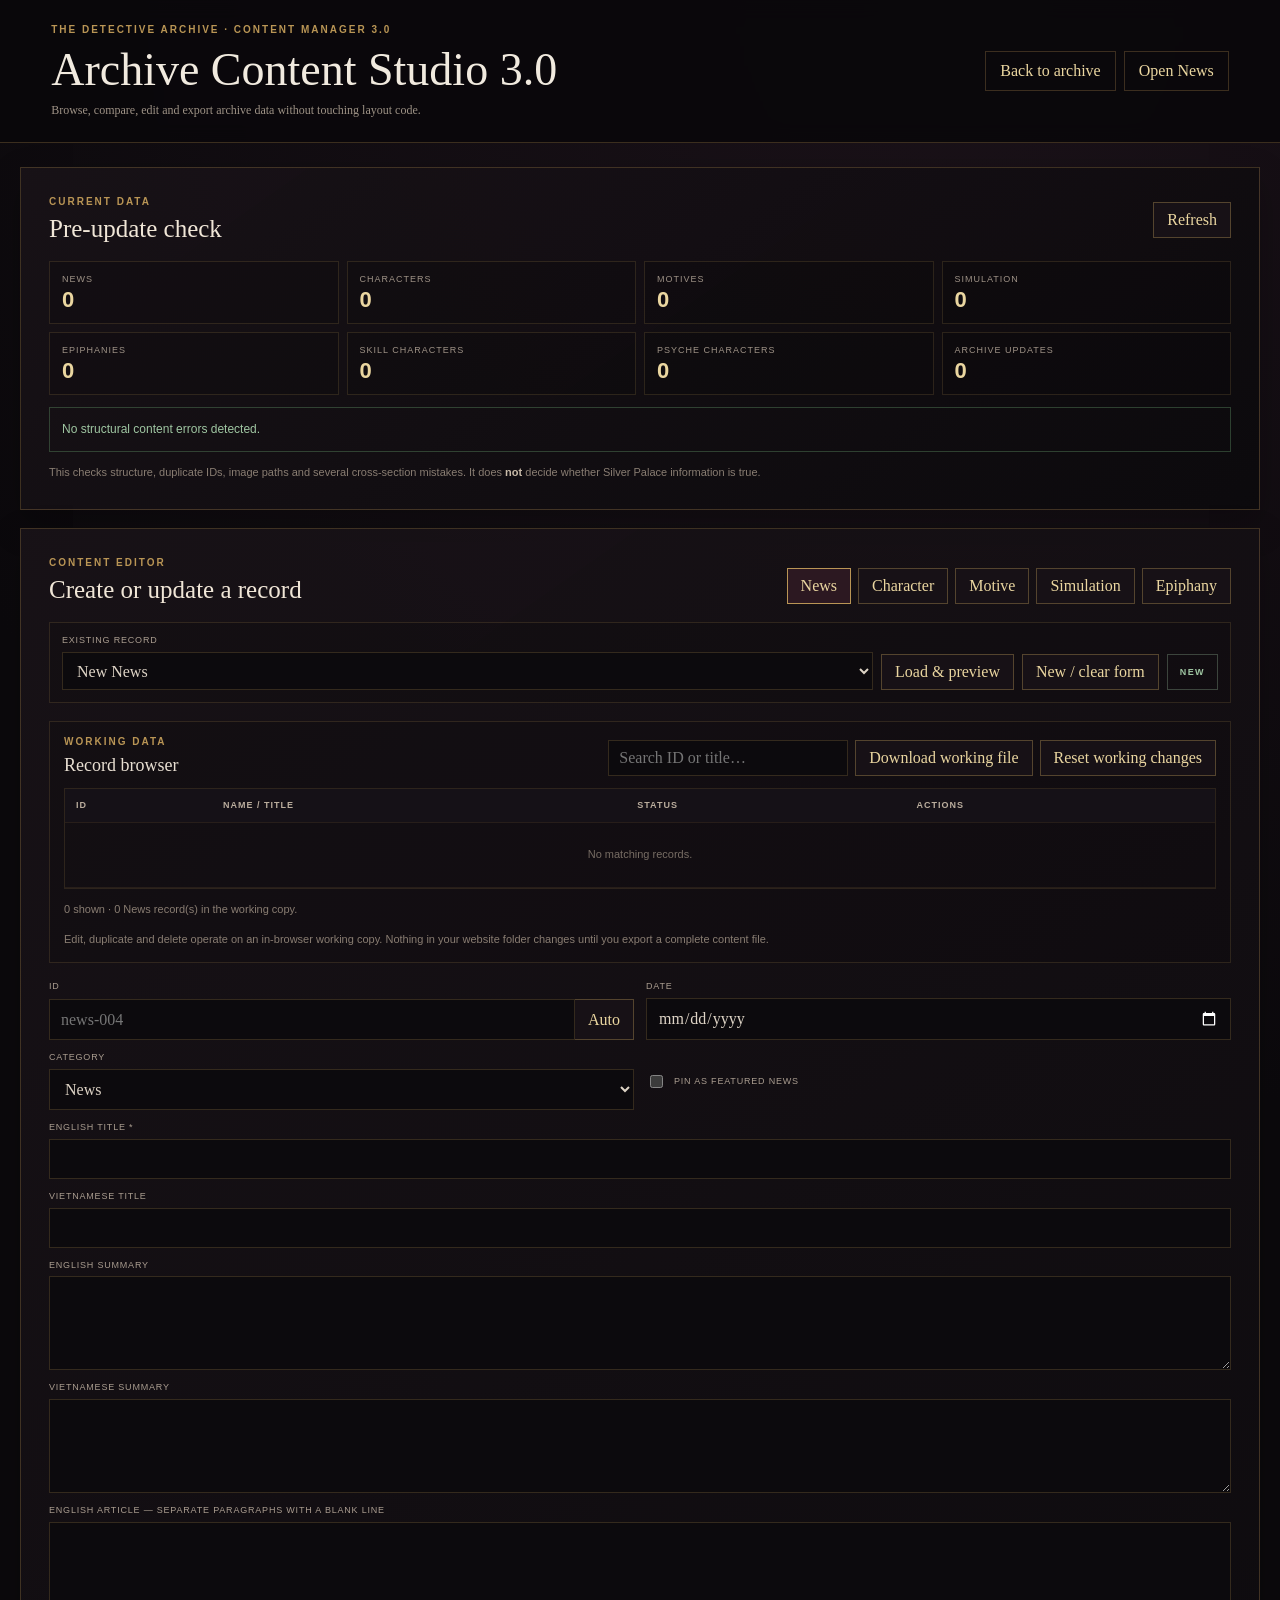
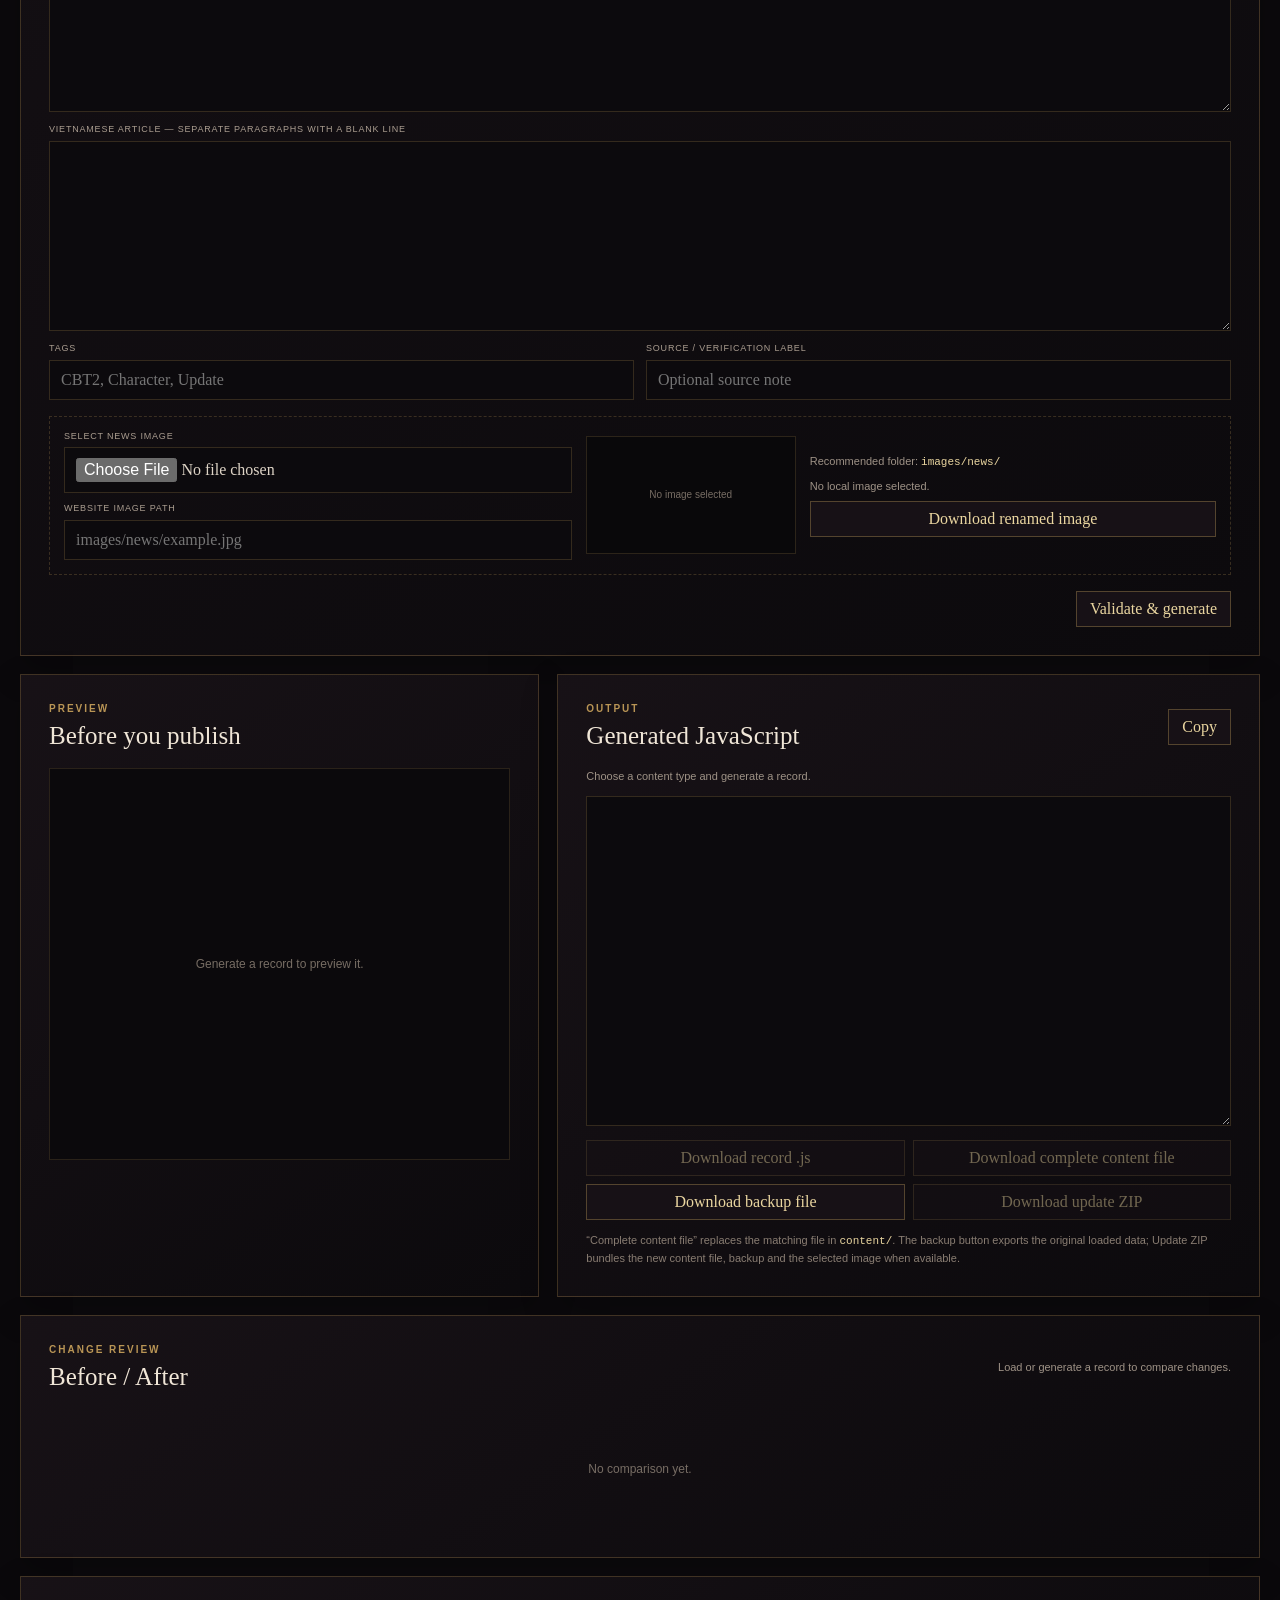
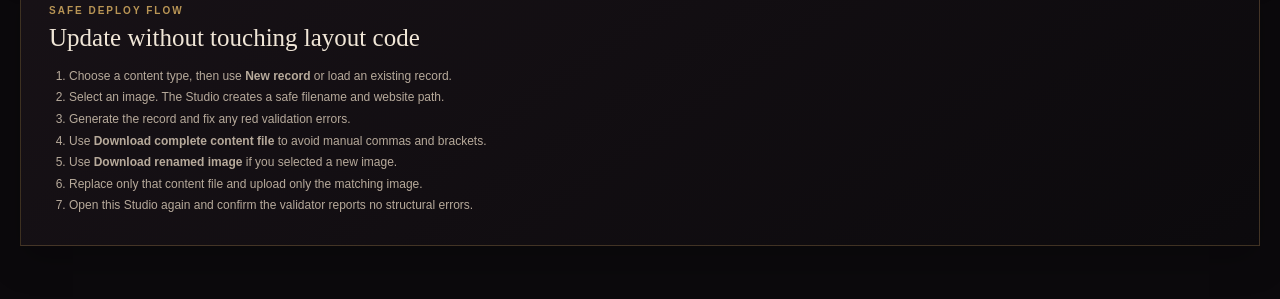
==== content-manager.html @ e09662bf "Add files via upload" ====
<!DOCTYPE html>
<html lang="en">
<head>
    <meta charset="UTF-8">
    <meta name="viewport" content="width=device-width, initial-scale=1.0">
    <meta name="robots" content="noindex, nofollow">
    <title>Archive Content Studio 3.0 | The Detective Archive</title>
    <link rel="icon" type="image/png" href="logo.png">
    <link rel="stylesheet" href="content-manager.css">
</head>
<body>
    <header class="studio-header">
        <div>
            <p>THE DETECTIVE ARCHIVE · CONTENT MANAGER 3.0</p>
            <h1>Archive Content Studio 3.0</h1>
            <span>Browse, compare, edit and export archive data without touching layout code.</span>
        </div>
        <div class="header-actions">
            <a href="index.html">Back to archive</a>
            <a href="news.html">Open News</a>
        </div>
    </header>

    <main class="studio-shell">
        <section class="studio-panel">
            <div class="studio-panel-head">
                <div>
                    <p class="eyebrow">CURRENT DATA</p>
                    <h2>Pre-update check</h2>
                </div>
                <button type="button" id="refreshDiagnostics">Refresh</button>
            </div>
            <div id="diagnosticCounts" class="diagnostic-counts"></div>
            <div id="diagnosticStatus" class="diagnostic-status"></div>
            <p class="studio-note">
                This checks structure, duplicate IDs, image paths and several cross-section mistakes.
                It does <strong>not</strong> decide whether Silver Palace information is true.
            </p>
        </section>

        <section class="studio-panel">
            <div class="studio-panel-head studio-panel-head-stack">
                <div>
                    <p class="eyebrow">CONTENT EDITOR</p>
                    <h2>Create or update a record</h2>
                </div>
                <div class="studio-tabs" role="tablist" aria-label="Content type">
                    <button class="active" type="button" data-studio-tab="news">News</button>
                    <button type="button" data-studio-tab="character">Character</button>
                    <button type="button" data-studio-tab="motive">Motive</button>
                    <button type="button" data-studio-tab="simulation">Simulation</button>
                    <button type="button" data-studio-tab="epiphany">Epiphany</button>
                </div>
            </div>

            <div class="record-toolbar">
                <label>
                    <span>Existing record</span>
                    <select id="existingRecordSelect">
                        <option value="">New record</option>
                    </select>
                </label>
                <button type="button" id="loadExisting">Load &amp; preview</button>
                <button type="button" id="newRecord">New / clear form</button>
                <span id="editModeBadge">NEW</span>
            </div>

            <div id="recordValidation" class="record-validation" hidden></div>

            <section class="record-browser" aria-labelledby="recordBrowserTitle">
                <div class="record-browser-head">
                    <div>
                        <p class="eyebrow">WORKING DATA</p>
                        <h3 id="recordBrowserTitle">Record browser</h3>
                    </div>
                    <div class="record-browser-tools">
                        <input id="recordSearch" type="search" placeholder="Search ID or title…">
                        <button type="button" id="downloadWorkingFile">Download working file</button>
                        <button type="button" id="resetWorkingChanges">Reset working changes</button>
                    </div>
                </div>
                <div class="record-table-wrap">
                    <table class="record-table">
                        <thead>
                            <tr>
                                <th>ID</th>
                                <th>Name / title</th>
                                <th>Status</th>
                                <th>Actions</th>
                            </tr>
                        </thead>
                        <tbody id="recordTableBody"></tbody>
                    </table>
                </div>
                <p id="recordBrowserCount" class="studio-note"></p>
                <p class="studio-note">
                    Edit, duplicate and delete operate on an in-browser working copy. Nothing in your website folder changes until you export a complete content file.
                </p>
            </section>


            <form class="studio-form active" data-studio-form="news" novalidate>
                <div class="form-grid">
                    <label>
                        <span>ID</span>
                        <div class="field-with-action">
                            <input name="id" placeholder="news-004">
                            <button type="button" data-auto-id="news">Auto</button>
                        </div>
                    </label>
                    <label><span>Date</span><input name="date" type="date"></label>
                    <label>
                        <span>Category</span>
                        <select name="category">
                            <option value="news">News</option>
                            <option value="update">Update</option>
                            <option value="announcement">Announcement</option>
                        </select>
                    </label>
                    <label class="checkbox-label">
                        <input name="featured" type="checkbox">
                        <span>Pin as Featured News</span>
                    </label>
                    <label class="span-2"><span>English title *</span><input name="titleEn" required></label>
                    <label class="span-2"><span>Vietnamese title</span><input name="titleVi"></label>
                    <label class="span-2"><span>English summary</span><textarea name="descriptionEn" rows="3"></textarea></label>
                    <label class="span-2"><span>Vietnamese summary</span><textarea name="descriptionVi" rows="3"></textarea></label>
                    <label class="span-2"><span>English article — separate paragraphs with a blank line</span><textarea name="contentEn" rows="7"></textarea></label>
                    <label class="span-2"><span>Vietnamese article — separate paragraphs with a blank line</span><textarea name="contentVi" rows="7"></textarea></label>
                    <label><span>Tags</span><input name="tags" placeholder="CBT2, Character, Update"></label>
                    <label><span>Source / verification label</span><input name="sourceLabel" placeholder="Optional source note"></label>
                </div>
                <div class="image-helper" data-image-folder="images/news/">
                    <div class="image-inputs">
                        <label><span>Select News image</span><input name="imageFile" type="file" accept="image/*"></label>
                        <label><span>Website image path</span><input name="imagePath" placeholder="images/news/example.jpg"></label>
                    </div>
                    <div class="image-preview" data-image-preview><span>No image selected</span></div>
                    <div class="image-info">
                        <p>Recommended folder: <code>images/news/</code></p>
                        <p data-image-name>No local image selected.</p>
                        <button type="button" data-download-image>Download renamed image</button>
                    </div>
                </div>
                <div class="form-actions"><button type="button" data-generate="news">Validate &amp; generate</button></div>
            </form>

            <form class="studio-form" data-studio-form="character" novalidate>
                <div class="form-grid">
                    <label>
                        <span>ID</span>
                        <div class="field-with-action">
                            <input name="id" placeholder="character-name">
                            <button type="button" data-auto-id="character">Auto</button>
                        </div>
                    </label>
                    <label><span>Name *</span><input name="name" required></label>
                    <label><span>Alias</span><input name="alias"></label>
                    <label><span>Rarity</span><select name="rarity"><option value="5">5★</option><option value="4">4★</option><option value="3">3★</option></select></label>
                    <label><span>Availability</span><input name="availability" placeholder="preview / protagonist / ..."></label>
                    <label class="checkbox-label"><input name="limited" type="checkbox"><span>Limited character</span></label>
                    <label>
                        <span>Reactor</span>
                        <select name="reactor">
                            <option value="">Pending / unknown</option>
                            <option>Ignis</option><option>Glacies</option><option>Fulmen</option>
                            <option>Gravitas</option><option>Radiatio</option><option>Ferrugo</option><option>Alba</option>
                        </select>
                    </label>
                    <label><span>Combat style</span><input name="combatStyle"></label>
                    <label><span>Identity</span><input name="identity"></label>
                    <label><span>Affiliation</span><input name="affiliation"></label>
                    <label><span>Occupation</span><input name="occupation"></label>
                    <label><span>Source / verification label</span><input name="sourceLabel"></label>
                    <label class="span-2"><span>English description</span><textarea name="descriptionEn" rows="4"></textarea></label>
                    <label class="span-2"><span>Vietnamese description</span><textarea name="descriptionVi" rows="4"></textarea></label>
                </div>
                <div class="image-helper" data-image-folder="images/character/">
                    <div class="image-inputs">
                        <label><span>Select Character image</span><input name="imageFile" type="file" accept="image/*"></label>
                        <label><span>Website image path</span><input name="imagePath" placeholder="images/character/name.png"></label>
                    </div>
                    <div class="image-preview" data-image-preview><span>No image selected</span></div>
                    <div class="image-info">
                        <p>Existing Character images stay in <code>images/character/</code>.</p>
                        <p data-image-name>No local image selected.</p>
                        <button type="button" data-download-image>Download renamed image</button>
                    </div>
                </div>
                <div class="form-actions"><button type="button" data-generate="character">Validate &amp; generate</button></div>
            </form>

            <form class="studio-form" data-studio-form="motive" novalidate>
                <div class="form-grid">
                    <label>
                        <span>ID</span>
                        <div class="field-with-action">
                            <input name="id" placeholder="the-example-mystery">
                            <button type="button" data-auto-id="motive">Auto</button>
                        </div>
                    </label>
                    <label><span>Name *</span><input name="name" required></label>
                    <label><span>Rarity</span><select name="rarity"><option value="5">5★</option><option value="4">4★</option><option value="3">3★</option></select></label>
                    <label><span>Identity</span><input name="identity"></label>
                    <label><span>Availability</span><input name="availability"></label>
                    <label class="checkbox-label"><input name="limited" type="checkbox"><span>Limited</span></label>
                    <label class="checkbox-label"><input name="featured" type="checkbox"><span>Featured</span></label>
                    <label><span>Source label</span><input name="sourceLabel"></label>
                    <label class="span-2"><span>Verified effect / passive</span><textarea name="effect" rows="4" placeholder="Leave blank if not verified"></textarea></label>
                    <label class="span-2"><span>Archive note — English</span><textarea name="noteEn" rows="4"></textarea></label>
                    <label class="span-2"><span>Archive note — Vietnamese</span><textarea name="noteVi" rows="4"></textarea></label>
                </div>
                <div class="image-helper" data-image-folder="images/motive/">
                    <div class="image-inputs">
                        <label><span>Select Motive image</span><input name="imageFile" type="file" accept="image/*"></label>
                        <label><span>Website image path</span><input name="imagePath" placeholder="images/motive/name.webp"></label>
                    </div>
                    <div class="image-preview" data-image-preview><span>No image selected</span></div>
                    <div class="image-info">
                        <p>Recommended folder: <code>images/motive/</code></p>
                        <p data-image-name>No local image selected.</p>
                        <button type="button" data-download-image>Download renamed image</button>
                    </div>
                </div>
                <div class="form-actions"><button type="button" data-generate="motive">Validate &amp; generate</button></div>
            </form>

            <form class="studio-form" data-studio-form="simulation" novalidate>
                <div class="form-grid">
                    <label>
                        <span>ID</span>
                        <div class="field-with-action">
                            <input name="id" placeholder="set-name">
                            <button type="button" data-auto-id="simulation">Auto</button>
                        </div>
                    </label>
                    <label><span>Set name *</span><input name="name" required></label>
                    <label><span>Observed status</span><input name="observedStatus" value="Dichotomy CBT2"></label>
                    <label><span>Observed on</span><input name="observedOn"></label>
                    <label class="checkbox-label"><input name="fullSetObserved" type="checkbox"><span>Full 4/4 set observed</span></label>
                    <label><span>Source label</span><input name="sourceLabel"></label>
                    <label class="span-2"><span>Verified set effect</span><textarea name="setEffect" rows="3" placeholder="Leave blank if not verified"></textarea></label>
                    <label class="span-2"><span>Set-effect status</span><input name="setEffectStatus" placeholder="Exact set-effect text pending verification"></label>
                    <label class="span-2"><span>English description</span><textarea name="descriptionEn" rows="4"></textarea></label>
                    <label class="span-2"><span>Vietnamese description</span><textarea name="descriptionVi" rows="4"></textarea></label>
                </div>
                <div class="image-helper" data-image-folder="images/simulation/">
                    <div class="image-inputs">
                        <label><span>Select Simulation image</span><input name="imageFile" type="file" accept="image/*"></label>
                        <label><span>Website image path</span><input name="imagePath" placeholder="images/simulation/set.webp"></label>
                    </div>
                    <div class="image-preview" data-image-preview><span>No image selected</span></div>
                    <div class="image-info">
                        <p>Recommended folder: <code>images/simulation/</code></p>
                        <p data-image-name>No local image selected.</p>
                        <button type="button" data-download-image>Download renamed image</button>
                    </div>
                </div>
                <div class="form-actions"><button type="button" data-generate="simulation">Validate &amp; generate</button></div>
            </form>

            <form class="studio-form" data-studio-form="epiphany" novalidate>
                <div class="form-grid">
                    <label>
                        <span>ID</span>
                        <div class="field-with-action">
                            <input name="id" placeholder="book-name">
                            <button type="button" data-auto-id="epiphany">Auto</button>
                        </div>
                    </label>
                    <label><span>Name *</span><input name="name" required></label>
                    <label><span>Literary source</span><input name="sourceText"></label>
                    <label><span>Author / origin</span><input name="authorOrigin"></label>
                    <label><span>Category</span><input name="category"></label>
                    <label><span>Observed status</span><input name="observedStatus" value="Dichotomy CBT2"></label>
                    <label><span>Observed on</span><input name="observedOn"></label>
                    <label><span>Source label</span><input name="sourceLabel"></label>
                    <label class="span-2"><span>Verified passive</span><textarea name="passive" rows="4" placeholder="Leave blank if not verified"></textarea></label>
                    <label class="span-2"><span>Passive status</span><input name="passiveStatus" value="Exact passive text pending"></label>
                    <label class="checkbox-label"><input name="storyAvailable" type="checkbox" checked><span>Story button / story available</span></label>
                </div>
                <div class="image-helper" data-image-folder="images/epiphany/">
                    <div class="image-inputs">
                        <label><span>Select Epiphany image</span><input name="imageFile" type="file" accept="image/*"></label>
                        <label><span>Website image path</span><input name="imagePath" placeholder="images/epiphany/book.webp"></label>
                    </div>
                    <div class="image-preview" data-image-preview><span>No image selected</span></div>
                    <div class="image-info">
                        <p>Recommended folder: <code>images/epiphany/</code></p>
                        <p data-image-name>No local image selected.</p>
                        <button type="button" data-download-image>Download renamed image</button>
                    </div>
                </div>
                <div class="form-actions"><button type="button" data-generate="epiphany">Validate &amp; generate</button></div>
            </form>
        </section>


        <section class="studio-panel advanced-character-panel" id="characterAdvancedPanel" hidden>
            <div class="studio-panel-head studio-panel-head-stack">
                <div>
                    <p class="eyebrow">ADVANCED CHARACTER DATA</p>
                    <h2>Skills &amp; Psyches editor</h2>
                </div>
                <div class="advanced-character-selectors">
                    <label>
                        <span>Character</span>
                        <select id="advancedCharacterSelect"></select>
                    </label>
                    <label>
                        <span>Skill variant</span>
                        <select id="skillVariantSelect"></select>
                    </label>
                </div>
            </div>

            <div id="advancedStatus" class="record-validation" hidden></div>

            <div class="advanced-editor-grid">
                <section class="advanced-editor-card">
                    <div class="advanced-editor-head">
                        <div>
                            <p class="eyebrow">CHARACTER SKILLS</p>
                            <h3>Skill record</h3>
                        </div>
                        <div class="advanced-mini-actions">
                            <button type="button" id="newSkillRecord">New</button>
                            <button type="button" id="loadSkillRecord">Load</button>
                        </div>
                    </div>

                    <label class="advanced-select-row">
                        <span>Existing skill</span>
                        <select id="skillRecordSelect"></select>
                    </label>

                    <div class="form-grid advanced-form-grid">
                        <label>
                            <span>Type</span>
                            <select id="skillType">
                                <option value="basicAttack">Basic Attack</option>
                                <option value="skill">Skill</option>
                                <option value="ultimate">Ultimate</option>
                                <option value="tacticalAssault">Tactical Assault</option>
                                <option value="passive">Passive</option>
                                <option value="other">Other</option>
                            </select>
                        </label>
                        <label><span>Name</span><input id="skillName"></label>
                        <label class="span-2"><span>Description — English</span><textarea id="skillDescriptionEn" rows="3"></textarea></label>
                        <label class="span-2"><span>Description — Vietnamese</span><textarea id="skillDescriptionVi" rows="3"></textarea></label>
                        <label class="span-2"><span>Resource — English</span><textarea id="skillResourceEn" rows="2"></textarea></label>
                        <label class="span-2"><span>Resource — Vietnamese</span><textarea id="skillResourceVi" rows="2"></textarea></label>
                        <label class="span-2"><span>Mechanics — English (blank line = next item)</span><textarea id="skillMechanicsEn" rows="5"></textarea></label>
                        <label class="span-2"><span>Mechanics — Vietnamese</span><textarea id="skillMechanicsVi" rows="5"></textarea></label>
                        <label class="span-2"><span>Combo — English (blank line = next item)</span><textarea id="skillComboEn" rows="4"></textarea></label>
                        <label class="span-2"><span>Combo — Vietnamese</span><textarea id="skillComboVi" rows="4"></textarea></label>
                        <label class="span-2"><span>Source — English</span><input id="skillSourceEn"></label>
                        <label class="span-2"><span>Source — Vietnamese</span><input id="skillSourceVi"></label>
                    </div>

                    <div class="advanced-action-row">
                        <button type="button" id="saveSkillRecord">Save to working skills</button>
                        <button type="button" id="deleteSkillRecord">Delete skill</button>
                        <button type="button" id="downloadSkillsFile">Download character-skills.js</button>
                    </div>
                </section>

                <section class="advanced-editor-card">
                    <div class="advanced-editor-head">
                        <div>
                            <p class="eyebrow">CHARACTER PSYCHES</p>
                            <h3>Psyche record</h3>
                        </div>
                        <div class="advanced-mini-actions">
                            <button type="button" id="newPsycheRecord">New</button>
                            <button type="button" id="loadPsycheRecord">Load</button>
                        </div>
                    </div>

                    <label class="advanced-select-row">
                        <span>Existing Psyche</span>
                        <select id="psycheRecordSelect"></select>
                    </label>

                    <div class="form-grid advanced-form-grid">
                        <label class="span-2"><span>Name</span><input id="psycheName"></label>
                        <label class="span-2"><span>Description — English</span><textarea id="psycheDescriptionEn" rows="5"></textarea></label>
                        <label class="span-2"><span>Description — Vietnamese</span><textarea id="psycheDescriptionVi" rows="5"></textarea></label>
                    </div>

                    <div class="advanced-action-row">
                        <button type="button" id="savePsycheRecord">Save to working Psyches</button>
                        <button type="button" id="deletePsycheRecord">Delete Psyche</button>
                        <button type="button" id="downloadPsychesFile">Download character-psyches.js</button>
                    </div>
                </section>
            </div>

            <div class="advanced-package-row">
                <p class="studio-note">
                    Skills/Psyches changes stay in memory until exported. Existing unknown fields are preserved when you edit a record.
                </p>
                <button type="button" id="downloadAdvancedPackage">Download Skills + Psyches update ZIP</button>
            </div>
        </section>


        <section class="studio-grid-two">
            <section class="studio-panel studio-preview-panel">
                <div class="studio-panel-head">
                    <div>
                        <p class="eyebrow">PREVIEW</p>
                        <h2>Before you publish</h2>
                    </div>
                </div>
                <div id="recordPreview" class="record-preview">
                    <div class="preview-empty">Generate a record to preview it.</div>
                </div>
            </section>

            <section class="studio-panel studio-output-panel">
                <div class="studio-panel-head">
                    <div>
                        <p class="eyebrow">OUTPUT</p>
                        <h2>Generated JavaScript</h2>
                    </div>
                    <button type="button" id="copyOutput">Copy</button>
                </div>
                <p id="outputDestination">Choose a content type and generate a record.</p>
                <textarea id="studioOutput" spellcheck="false" readonly></textarea>
                <div class="output-actions output-actions-four">
                    <button type="button" id="downloadRecord" disabled>Download record .js</button>
                    <button type="button" id="downloadFullFile" disabled>Download complete content file</button>
                    <button type="button" id="downloadBackup">Download backup file</button>
                    <button type="button" id="downloadUpdatePackage" disabled>Download update ZIP</button>
                </div>
                <p class="studio-note">
                    “Complete content file” replaces the matching file in <code>content/</code>. The backup button exports the original loaded data; Update ZIP bundles the new content file, backup and the selected image when available.
                </p>
            </section>
        </section>


        <section class="studio-panel compare-panel">
            <div class="studio-panel-head">
                <div>
                    <p class="eyebrow">CHANGE REVIEW</p>
                    <h2>Before / After</h2>
                </div>
                <span id="changeSummary" class="change-summary">Load or generate a record to compare changes.</span>
            </div>
            <div id="changeCompare" class="change-compare">
                <div class="preview-empty compare-empty">No comparison yet.</div>
            </div>
        </section>


        <section class="studio-panel compact-guide">
            <p class="eyebrow">SAFE DEPLOY FLOW</p>
            <h2>Update without touching layout code</h2>
            <ol>
                <li>Choose a content type, then use <strong>New record</strong> or load an existing record.</li>
                <li>Select an image. The Studio creates a safe filename and website path.</li>
                <li>Generate the record and fix any red validation errors.</li>
                <li>Use <strong>Download complete content file</strong> to avoid manual commas and brackets.</li>
                <li>Use <strong>Download renamed image</strong> if you selected a new image.</li>
                <li>Replace only that content file and upload only the matching image.</li>
                <li>Open this Studio again and confirm the validator reports no structural errors.</li>
            </ol>
        </section>
    </main>

    <script src="content/news.js"></script>
    <script src="content/rankings.js"></script>
    <script src="content/reactors.js"></script>
    <script src="content/characters.js"></script>
    <script src="content/motives.js"></script>
    <script src="content/character-base-extensions.js"></script>
    <script src="content/simulation.js"></script>
    <script src="content/epiphanies.js"></script>
    <script src="content/character-skills.js"></script>
    <script src="content/character-psyches.js"></script>
    <script src="content/archive-updates.js"></script>
    <script src="content-validator.js"></script>
    <script src="content-manager.js"></script>
</body>
</html>
---- content-manager.css ----
:root {
    color-scheme: dark;
    --bg: #0b090c;
    --panel: #121014;
    --panel2: #0e0c10;
    --line: rgba(185, 149, 85, 0.28);
    --gold: #b99555;
    --gold-light: #ead6a0;
    --text: #e8dfd2;
    --muted: #9e9286;
    --bad: #d88989;
    --warn: #d6b36b;
    --good: #9fc6a2;
}
* { box-sizing: border-box; }
html { background: var(--bg); }
body {
    margin: 0;
    background: radial-gradient(circle at 75% 0%, #1a1118, transparent 32%), var(--bg);
    color: var(--text);
    font-family: Georgia, "Times New Roman", serif;
}
button, input, textarea, select { font: inherit; }
button:disabled { opacity: .45; cursor: not-allowed !important; }
.studio-header {
    min-height: 118px;
    padding: 24px clamp(18px, 4vw, 56px);
    display: flex;
    align-items: center;
    justify-content: space-between;
    gap: 24px;
    border-bottom: 1px solid var(--line);
    background: rgba(10, 8, 11, .94);
    position: sticky;
    top: 0;
    z-index: 20;
    backdrop-filter: blur(10px);
}
.studio-header p, .eyebrow {
    margin: 0 0 7px;
    color: var(--gold);
    font: 700 10px/1.2 "Segoe UI", Arial, sans-serif;
    letter-spacing: 2px;
}
.studio-header h1 {
    margin: 0;
    color: #f1eadf;
    font-size: clamp(28px, 4vw, 46px);
    font-weight: 400;
}
.studio-header span {
    display: block;
    margin-top: 7px;
    color: var(--muted);
    font-size: 12px;
}
.header-actions { display: flex; gap: 8px; flex-wrap: wrap; }
.studio-header a {
    padding: 10px 14px;
    border: 1px solid var(--line);
    color: var(--gold-light);
    text-decoration: none;
    white-space: nowrap;
}
.studio-shell {
    width: min(1240px, calc(100% - 28px));
    margin: 24px auto 54px;
    display: grid;
    gap: 18px;
}
.studio-panel {
    padding: clamp(18px, 3vw, 28px);
    border: 1px solid var(--line);
    background: linear-gradient(145deg, rgba(24, 18, 23, .97), rgba(12, 10, 13, .98));
    box-shadow: 0 14px 34px rgba(0,0,0,.22);
}
.studio-panel-head {
    display: flex;
    align-items: center;
    justify-content: space-between;
    gap: 18px;
    margin-bottom: 18px;
}
.studio-panel-head-stack { align-items: flex-end; }
.studio-panel h2 {
    margin: 0;
    color: #f0e6d7;
    font-size: 25px;
    font-weight: 400;
}
.studio-panel button {
    min-height: 36px;
    padding: 8px 13px;
    border: 1px solid rgba(185,149,85,.38);
    background: #171116;
    color: var(--gold-light);
    cursor: pointer;
}
.studio-panel button:hover:not(:disabled), .studio-tabs button.active {
    border-color: var(--gold);
    background: #2c1821;
}
.diagnostic-counts {
    display: grid;
    grid-template-columns: repeat(4, minmax(0, 1fr));
    gap: 8px;
}
.diagnostic-counts article {
    padding: 12px;
    border: 1px solid rgba(185,149,85,.18);
    background: rgba(0,0,0,.16);
}
.diagnostic-counts span {
    display: block;
    color: var(--muted);
    font: 9px/1.2 "Segoe UI", Arial, sans-serif;
    text-transform: uppercase;
    letter-spacing: 1px;
}
.diagnostic-counts strong {
    display: block;
    margin-top: 4px;
    color: var(--gold-light);
    font: 600 22px/1 "Segoe UI", Arial, sans-serif;
}
.diagnostic-status {
    margin-top: 12px;
    padding: 12px;
    border: 1px solid rgba(185,149,85,.18);
    color: var(--muted);
    font: 12px/1.6 "Segoe UI", Arial, sans-serif;
}
.diagnostic-status.ok { border-color: rgba(99,151,102,.38); color: var(--good); }
.diagnostic-status.bad { border-color: rgba(181,96,96,.38); color: var(--bad); }
.diagnostic-status.warn { border-color: rgba(214,179,107,.38); color: var(--warn); }
.diagnostic-status ul { margin: 8px 0 0 18px; padding: 0; }
.studio-note {
    margin: 12px 0 0;
    color: #897d72;
    font: 11px/1.6 "Segoe UI", Arial, sans-serif;
}
.studio-note strong { color: #c9bba9; }
.studio-tabs { display: flex; flex-wrap: wrap; gap: 7px; }
.record-toolbar {
    display: grid;
    grid-template-columns: minmax(220px, 1fr) auto auto auto;
    gap: 8px;
    align-items: end;
    margin: 0 0 18px;
    padding: 12px;
    border: 1px solid rgba(185,149,85,.18);
    background: rgba(0,0,0,.13);
}
.record-toolbar label { display: grid; gap: 6px; }
.record-toolbar label > span {
    color: #aa9d90;
    font: 9px/1.2 "Segoe UI", Arial, sans-serif;
    letter-spacing: .8px;
    text-transform: uppercase;
}
.record-toolbar select {
    width: 100%;
    min-height: 38px;
    border: 1px solid rgba(185,149,85,.23);
    background: #0c0a0d;
    color: #ded4c6;
    padding: 8px 10px;
}
#editModeBadge {
    min-height: 36px;
    display: grid;
    place-items: center;
    padding: 0 12px;
    border: 1px solid rgba(159,198,162,.3);
    color: var(--good);
    font: 700 9px/1 "Segoe UI", Arial, sans-serif;
    letter-spacing: 1.4px;
}
#editModeBadge.editing {
    border-color: rgba(214,179,107,.38);
    color: var(--warn);
}
.record-validation {
    margin-bottom: 16px;
    padding: 12px 14px;
    border: 1px solid rgba(185,149,85,.2);
    font: 12px/1.55 "Segoe UI", Arial, sans-serif;
}
.record-validation.error { border-color: rgba(216,137,137,.5); color: var(--bad); }
.record-validation.warning { border-color: rgba(214,179,107,.45); color: var(--warn); }
.record-validation.ok { border-color: rgba(159,198,162,.42); color: var(--good); }
.record-validation ul { margin: 7px 0 0 18px; padding: 0; }
.studio-form { display: none; }
.studio-form.active { display: block; }
.form-grid {
    display: grid;
    grid-template-columns: repeat(2, minmax(0,1fr));
    gap: 12px;
}
.form-grid label, .image-helper label { display: grid; gap: 6px; }
.form-grid label > span, .image-helper label > span {
    color: #aa9d90;
    font: 9px/1.2 "Segoe UI", Arial, sans-serif;
    letter-spacing: .8px;
    text-transform: uppercase;
}
.form-grid input, .form-grid textarea, .form-grid select,
.image-helper input, #studioOutput {
    width: 100%;
    border: 1px solid rgba(185,149,85,.23);
    outline: none;
    background: #0c0a0d;
    color: #ded4c6;
    padding: 10px 11px;
}
.form-grid input:focus, .form-grid textarea:focus, .form-grid select:focus,
.image-helper input:focus {
    border-color: var(--gold);
}
.form-grid textarea {
    resize: vertical;
    min-height: 88px;
    font-family: "Segoe UI", Arial, sans-serif;
    line-height: 1.5;
}
.span-2 { grid-column: 1 / -1; }
.checkbox-label {
    display: flex !important;
    align-items: center;
    gap: 8px !important;
    min-height: 42px;
}
.checkbox-label input { width: auto; }
.field-with-action {
    display: grid;
    grid-template-columns: 1fr auto;
}
.field-with-action button {
    min-width: 58px;
    border-left: 0;
}
.image-helper {
    margin-top: 16px;
    padding: 14px;
    display: grid;
    grid-template-columns: minmax(260px, 1fr) 210px minmax(230px, .8fr);
    align-items: center;
    gap: 14px;
    border: 1px dashed rgba(185,149,85,.25);
}
.image-inputs { display: grid; gap: 10px; }
.image-info { display: grid; gap: 7px; }
.image-info p {
    margin: 0;
    color: var(--muted);
    font: 11px/1.5 "Segoe UI", Arial, sans-serif;
}
code { color: var(--gold-light); }
.image-preview {
    width: 210px;
    aspect-ratio: 16 / 9;
    display: grid;
    place-items: center;
    overflow: hidden;
    border: 1px solid rgba(185,149,85,.20);
    background: #09080a;
    color: #776d64;
    font: 10px/1.2 "Segoe UI", Arial, sans-serif;
}
.image-preview img { width: 100%; height: 100%; object-fit: contain; }
.form-actions { margin-top: 16px; display: flex; justify-content: flex-end; }
.studio-grid-two {
    display: grid;
    grid-template-columns: minmax(0, .85fr) minmax(0, 1.15fr);
    gap: 18px;
}
.studio-preview-panel, .studio-output-panel { min-width: 0; }
.record-preview {
    min-height: 390px;
    border: 1px solid rgba(185,149,85,.18);
    background: #0b090c;
    overflow: hidden;
}
.preview-empty {
    min-height: 390px;
    display: grid;
    place-items: center;
    color: #776d64;
    font: 12px/1.5 "Segoe UI", Arial, sans-serif;
}
.preview-card {
    min-height: 390px;
    display: grid;
    grid-template-columns: 42% 1fr;
}
.preview-media {
    min-height: 100%;
    display: grid;
    place-items: center;
    overflow: hidden;
    background: #100d12;
    border-right: 1px solid rgba(185,149,85,.16);
}
.preview-media img { width: 100%; height: 100%; object-fit: contain; }
.preview-media span {
    color: rgba(185,149,85,.33);
    font: 700 10px/1 "Segoe UI", Arial, sans-serif;
    letter-spacing: 2px;
}
.preview-copy { padding: 24px; align-self: center; min-width: 0; }
.preview-kicker {
    margin: 0 0 8px;
    color: var(--gold);
    font: 700 9px/1.2 "Segoe UI", Arial, sans-serif;
    letter-spacing: 1.6px;
    text-transform: uppercase;
}
.preview-copy h3 {
    margin: 0 0 8px;
    color: #efe6d9;
    font-size: 28px;
    font-weight: 400;
    overflow-wrap: anywhere;
}
.preview-meta {
    margin: 0 0 12px;
    color: #897d72;
    font: 10px/1.5 "Segoe UI", Arial, sans-serif;
}
.preview-copy p:last-child {
    margin-bottom: 0;
    color: #b4a89b;
    font: 12px/1.65 "Segoe UI", Arial, sans-serif;
}
#outputDestination {
    color: var(--muted);
    font: 11px/1.5 "Segoe UI", Arial, sans-serif;
}
#outputDestination.output-warning { color: var(--bad); }
#studioOutput {
    min-height: 330px;
    resize: vertical;
    font: 12px/1.55 Consolas, "Courier New", monospace;
}
.output-actions {
    display: grid;
    grid-template-columns: 1fr 1fr;
    gap: 8px;
    margin-top: 10px;
}
.compact-guide ol {
    margin: 14px 0 0 20px;
    padding: 0;
    color: #b7aa9b;
    font: 12px/1.8 "Segoe UI", Arial, sans-serif;
}
@media (max-width: 920px) {
    .studio-grid-two { grid-template-columns: 1fr; }
    .diagnostic-counts { grid-template-columns: repeat(3, minmax(0,1fr)); }
    .record-toolbar { grid-template-columns: 1fr 1fr; }
    #editModeBadge { grid-column: 1 / -1; }
}
@media (max-width: 780px) {
    .studio-header {
        position: static;
        align-items: flex-start;
        flex-direction: column;
    }
    .studio-panel-head, .studio-panel-head-stack {
        align-items: flex-start;
        flex-direction: column;
    }
    .diagnostic-counts { grid-template-columns: repeat(2, minmax(0,1fr)); }
    .form-grid { grid-template-columns: 1fr; }
    .span-2 { grid-column: auto; }
    .image-helper { grid-template-columns: 1fr; }
    .image-preview { width: 100%; }
    .output-actions { grid-template-columns: 1fr; }
    .record-toolbar { grid-template-columns: 1fr; }
    #editModeBadge { grid-column: auto; }
    .preview-card { grid-template-columns: 1fr; }
    .preview-media { min-height: 210px; border-right: 0; border-bottom: 1px solid rgba(185,149,85,.16); }
}


/* =========================================================
   CONTENT MANAGER 3.0
   Record browser, change review, advanced Character editor
========================================================= */

.record-browser {
    margin: 0 0 18px;
    padding: 14px;
    border: 1px solid rgba(185,149,85,.18);
    background: rgba(0,0,0,.12);
}
.record-browser-head {
    display: flex;
    align-items: flex-end;
    justify-content: space-between;
    gap: 14px;
    margin-bottom: 12px;
}
.record-browser h3,
.advanced-editor-card h3 {
    margin: 0;
    color: #e8dfd2;
    font-size: 18px;
    font-weight: 400;
}
.record-browser-tools {
    display: flex;
    align-items: center;
    justify-content: flex-end;
    gap: 7px;
    flex-wrap: wrap;
}
.record-browser-tools input {
    min-width: 240px;
    min-height: 36px;
    border: 1px solid rgba(185,149,85,.23);
    background: #0c0a0d;
    color: #ded4c6;
    padding: 8px 10px;
}
.record-table-wrap,
.compare-table-wrap {
    width: 100%;
    overflow: auto;
    border: 1px solid rgba(185,149,85,.16);
}
.record-table,
.compare-table {
    width: 100%;
    border-collapse: collapse;
    min-width: 760px;
    font: 11px/1.45 "Segoe UI", Arial, sans-serif;
}
.record-table th,
.record-table td,
.compare-table th,
.compare-table td {
    padding: 10px 11px;
    border-bottom: 1px solid rgba(185,149,85,.12);
    vertical-align: top;
    text-align: left;
}
.record-table thead th,
.compare-table thead th {
    position: sticky;
    top: 0;
    z-index: 1;
    background: #151117;
    color: #baad9d;
    font-size: 9px;
    letter-spacing: 1px;
    text-transform: uppercase;
}
.record-table tbody tr:hover {
    background: rgba(185,149,85,.05);
}
.record-row-actions {
    display: flex;
    gap: 5px;
    flex-wrap: wrap;
}
.record-row-actions button {
    min-height: 30px;
    padding: 5px 8px;
    font: 10px/1 "Segoe UI", Arial, sans-serif;
}
.danger-button {
    color: #e0a2a2 !important;
    border-color: rgba(216,137,137,.32) !important;
}
.record-table-empty {
    padding: 24px !important;
    text-align: center !important;
    color: #776d64;
}

.output-actions-four {
    grid-template-columns: repeat(2, minmax(0, 1fr));
}

.change-summary {
    color: var(--muted);
    font: 11px/1.5 "Segoe UI", Arial, sans-serif;
}
.change-compare {
    min-height: 120px;
}
.compare-empty {
    min-height: 120px;
}
.compare-no-change {
    padding: 24px;
    border: 1px solid rgba(159,198,162,.25);
    color: var(--good);
    font: 12px/1.6 "Segoe UI", Arial, sans-serif;
}
.compare-table {
    min-width: 900px;
}
.compare-table th:first-child {
    width: 150px;
    color: var(--gold-light);
}
.compare-table td {
    width: calc((100% - 150px) / 2);
}
.compare-table pre {
    margin: 0;
    white-space: pre-wrap;
    overflow-wrap: anywhere;
    color: #b8ada1;
    font: 11px/1.5 Consolas, "Courier New", monospace;
}
.compare-added td:last-child,
.compare-changed td:last-child {
    background: rgba(95,144,101,.07);
}
.compare-removed td:first-of-type,
.compare-changed td:first-of-type {
    background: rgba(164,86,86,.06);
}

.advanced-character-panel[hidden] {
    display: none !important;
}
.advanced-character-selectors {
    display: flex;
    gap: 8px;
    flex-wrap: wrap;
}
.advanced-character-selectors label,
.advanced-select-row {
    display: grid;
    gap: 5px;
}
.advanced-character-selectors label > span,
.advanced-select-row > span {
    color: #aa9d90;
    font: 9px/1.2 "Segoe UI", Arial, sans-serif;
    letter-spacing: .8px;
    text-transform: uppercase;
}
.advanced-character-selectors select,
.advanced-select-row select {
    min-height: 38px;
    min-width: 220px;
    border: 1px solid rgba(185,149,85,.23);
    background: #0c0a0d;
    color: #ded4c6;
    padding: 8px 10px;
}
.advanced-editor-grid {
    display: grid;
    grid-template-columns: repeat(2, minmax(0, 1fr));
    gap: 14px;
}
.advanced-editor-card {
    min-width: 0;
    padding: 16px;
    border: 1px solid rgba(185,149,85,.18);
    background: rgba(0,0,0,.13);
}
.advanced-editor-head {
    display: flex;
    align-items: center;
    justify-content: space-between;
    gap: 10px;
    margin-bottom: 12px;
}
.advanced-mini-actions,
.advanced-action-row {
    display: flex;
    gap: 7px;
    flex-wrap: wrap;
}
.advanced-select-row {
    margin-bottom: 12px;
}
.advanced-select-row select {
    width: 100%;
}
.advanced-form-grid textarea {
    min-height: 72px;
}
.advanced-action-row {
    margin-top: 14px;
}
.advanced-action-row button {
    flex: 1 1 150px;
}
.advanced-package-row {
    margin-top: 14px;
    padding-top: 14px;
    border-top: 1px solid rgba(185,149,85,.15);
    display: flex;
    align-items: center;
    justify-content: space-between;
    gap: 14px;
}
.advanced-package-row .studio-note {
    margin: 0;
    max-width: 760px;
}

@media (max-width: 980px) {
    .record-browser-head {
        align-items: flex-start;
        flex-direction: column;
    }
    .record-browser-tools {
        justify-content: flex-start;
        width: 100%;
    }
    .record-browser-tools input {
        flex: 1 1 260px;
    }
    .advanced-editor-grid {
        grid-template-columns: 1fr;
    }
    .advanced-package-row {
        align-items: flex-start;
        flex-direction: column;
    }
}

@media (max-width: 620px) {
    .record-browser-tools {
        display: grid;
        grid-template-columns: 1fr;
    }
    .record-browser-tools input {
        min-width: 0;
        width: 100%;
    }
    .output-actions-four {
        grid-template-columns: 1fr;
    }
    .advanced-character-selectors {
        display: grid;
        grid-template-columns: 1fr;
        width: 100%;
    }
    .advanced-character-selectors select {
        width: 100%;
        min-width: 0;
    }
}
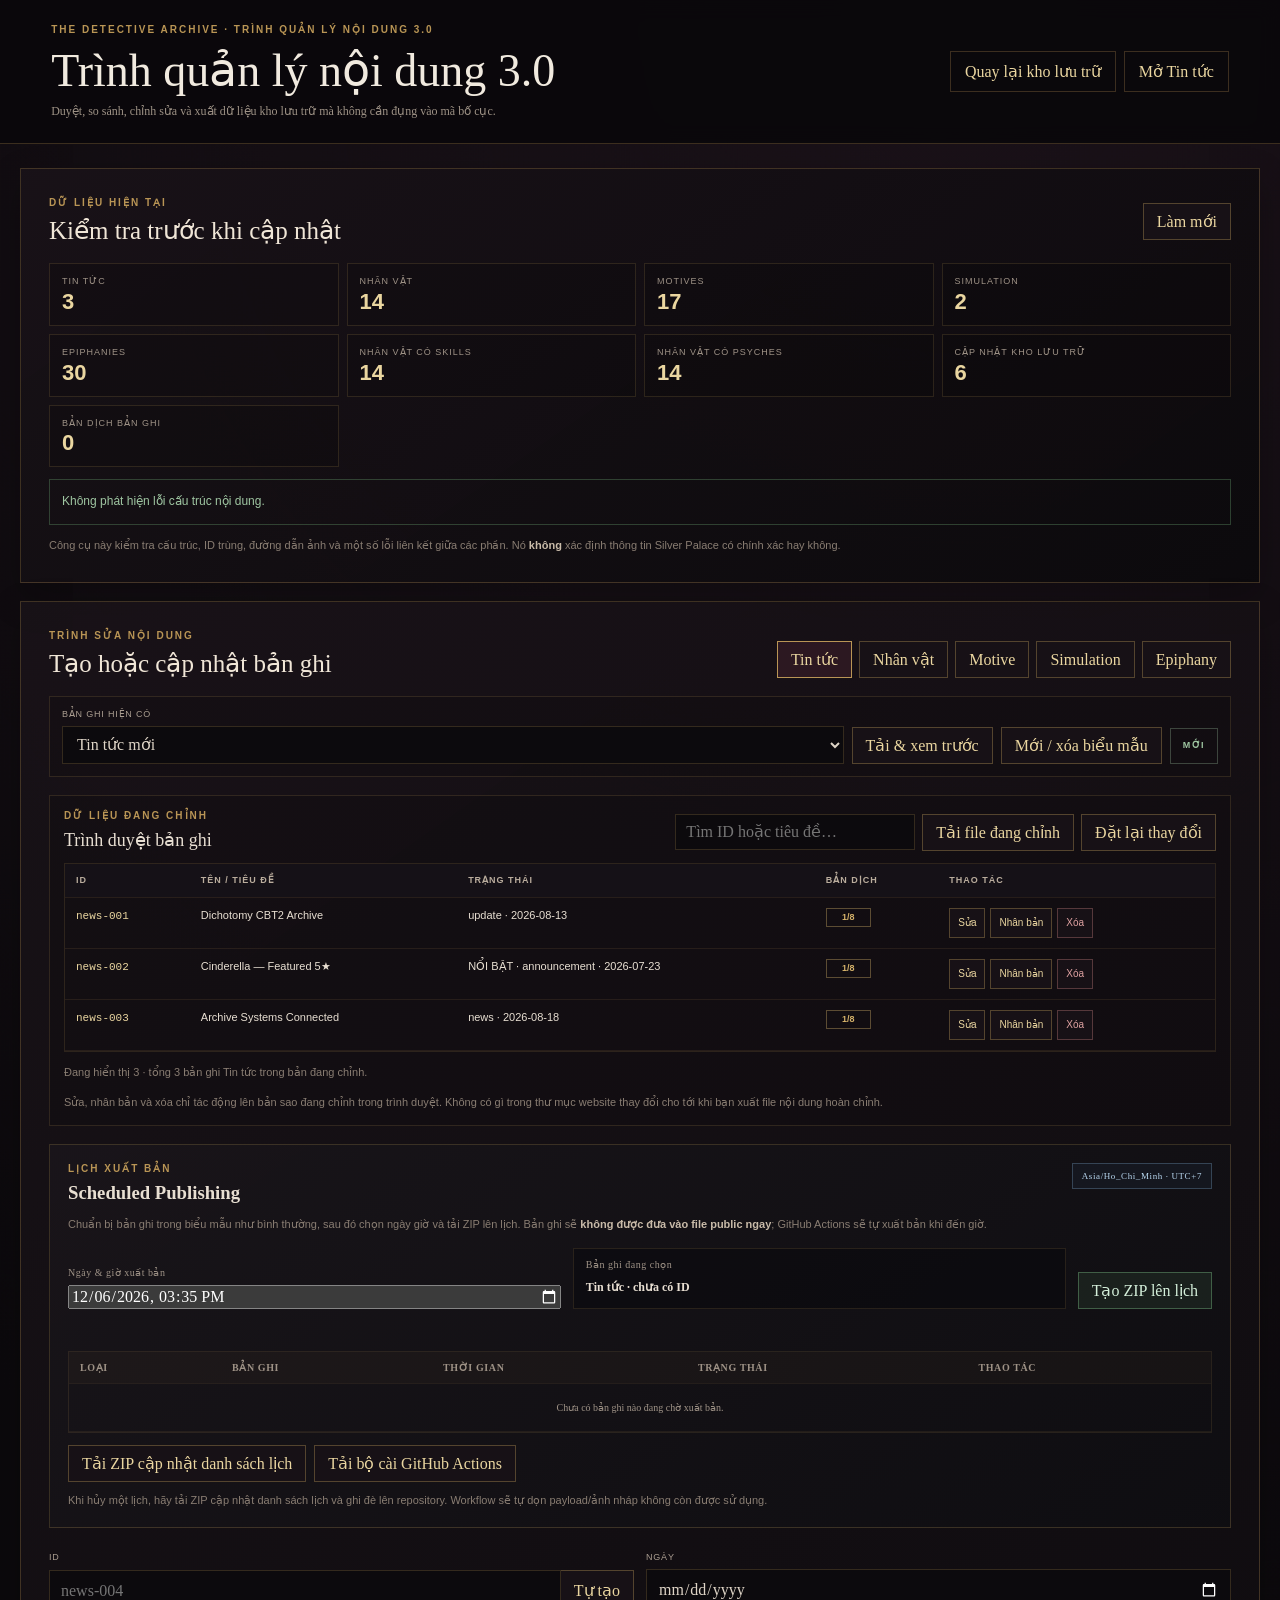
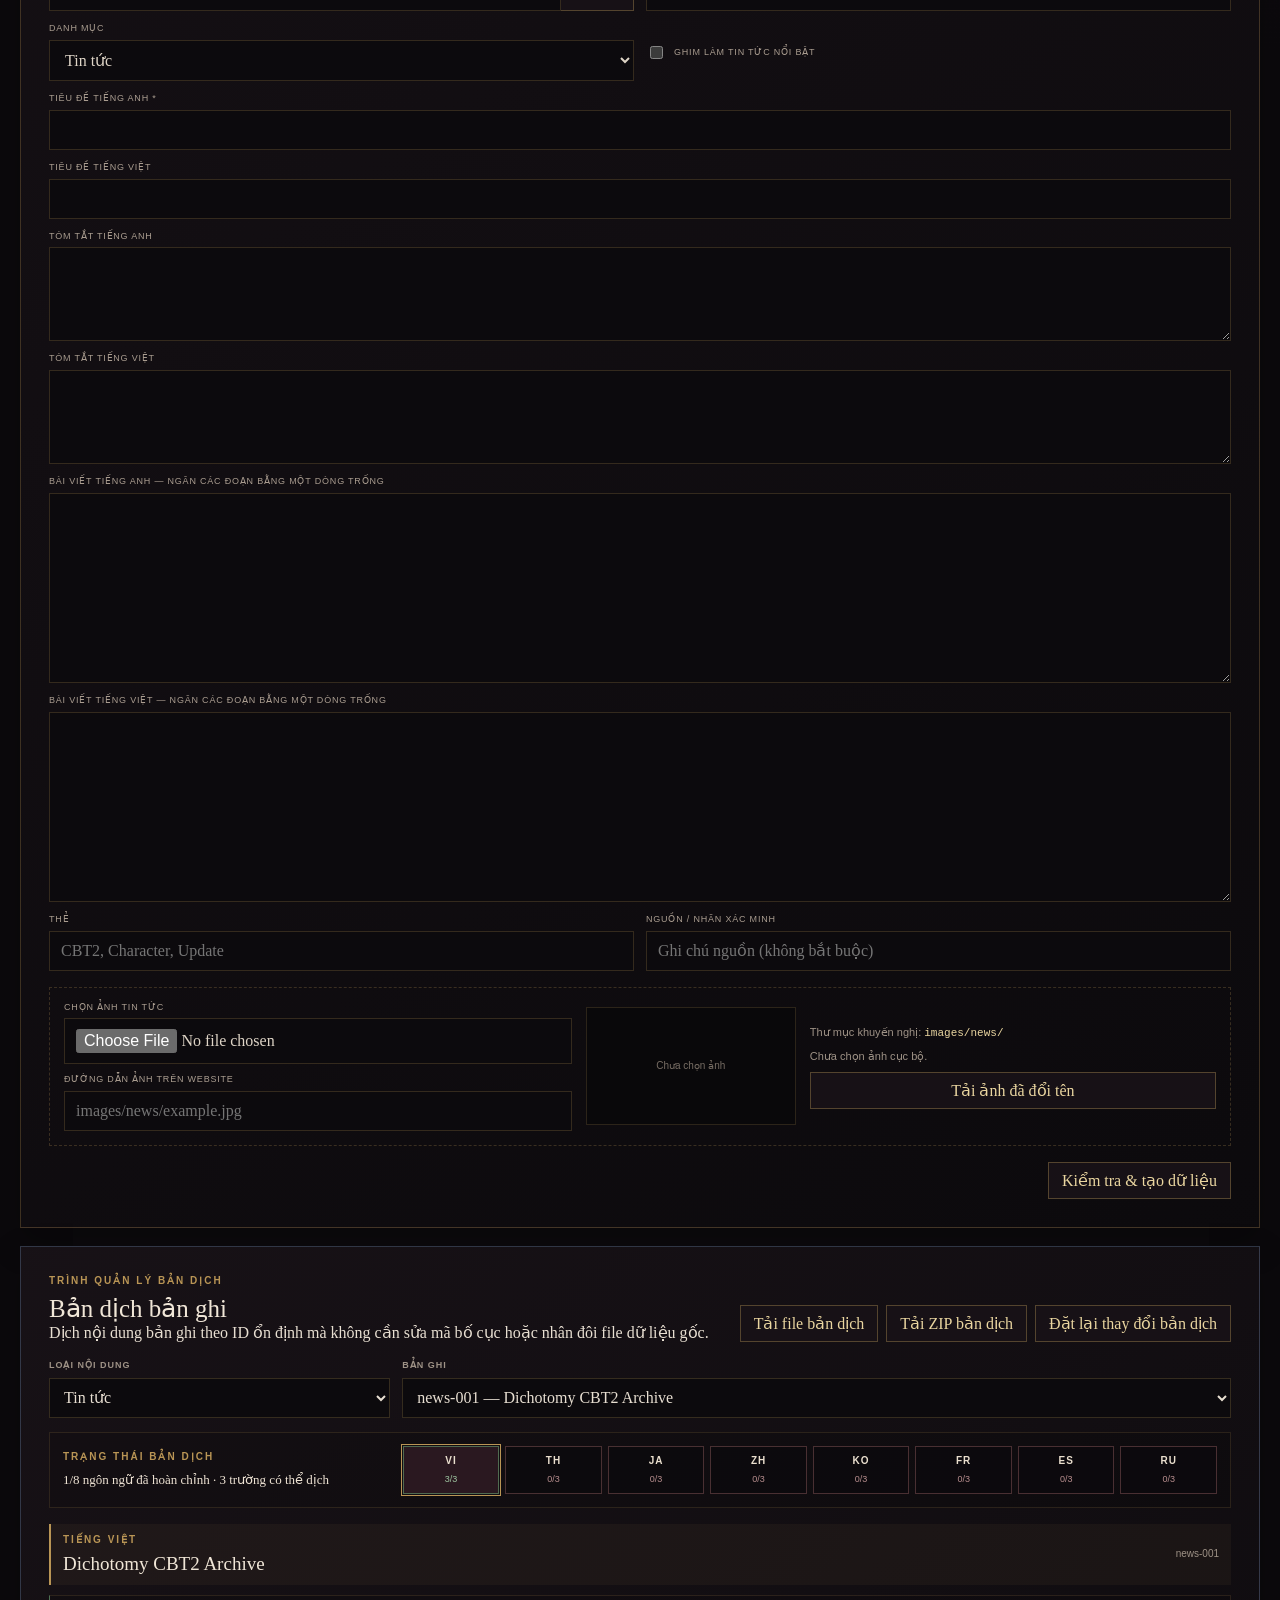
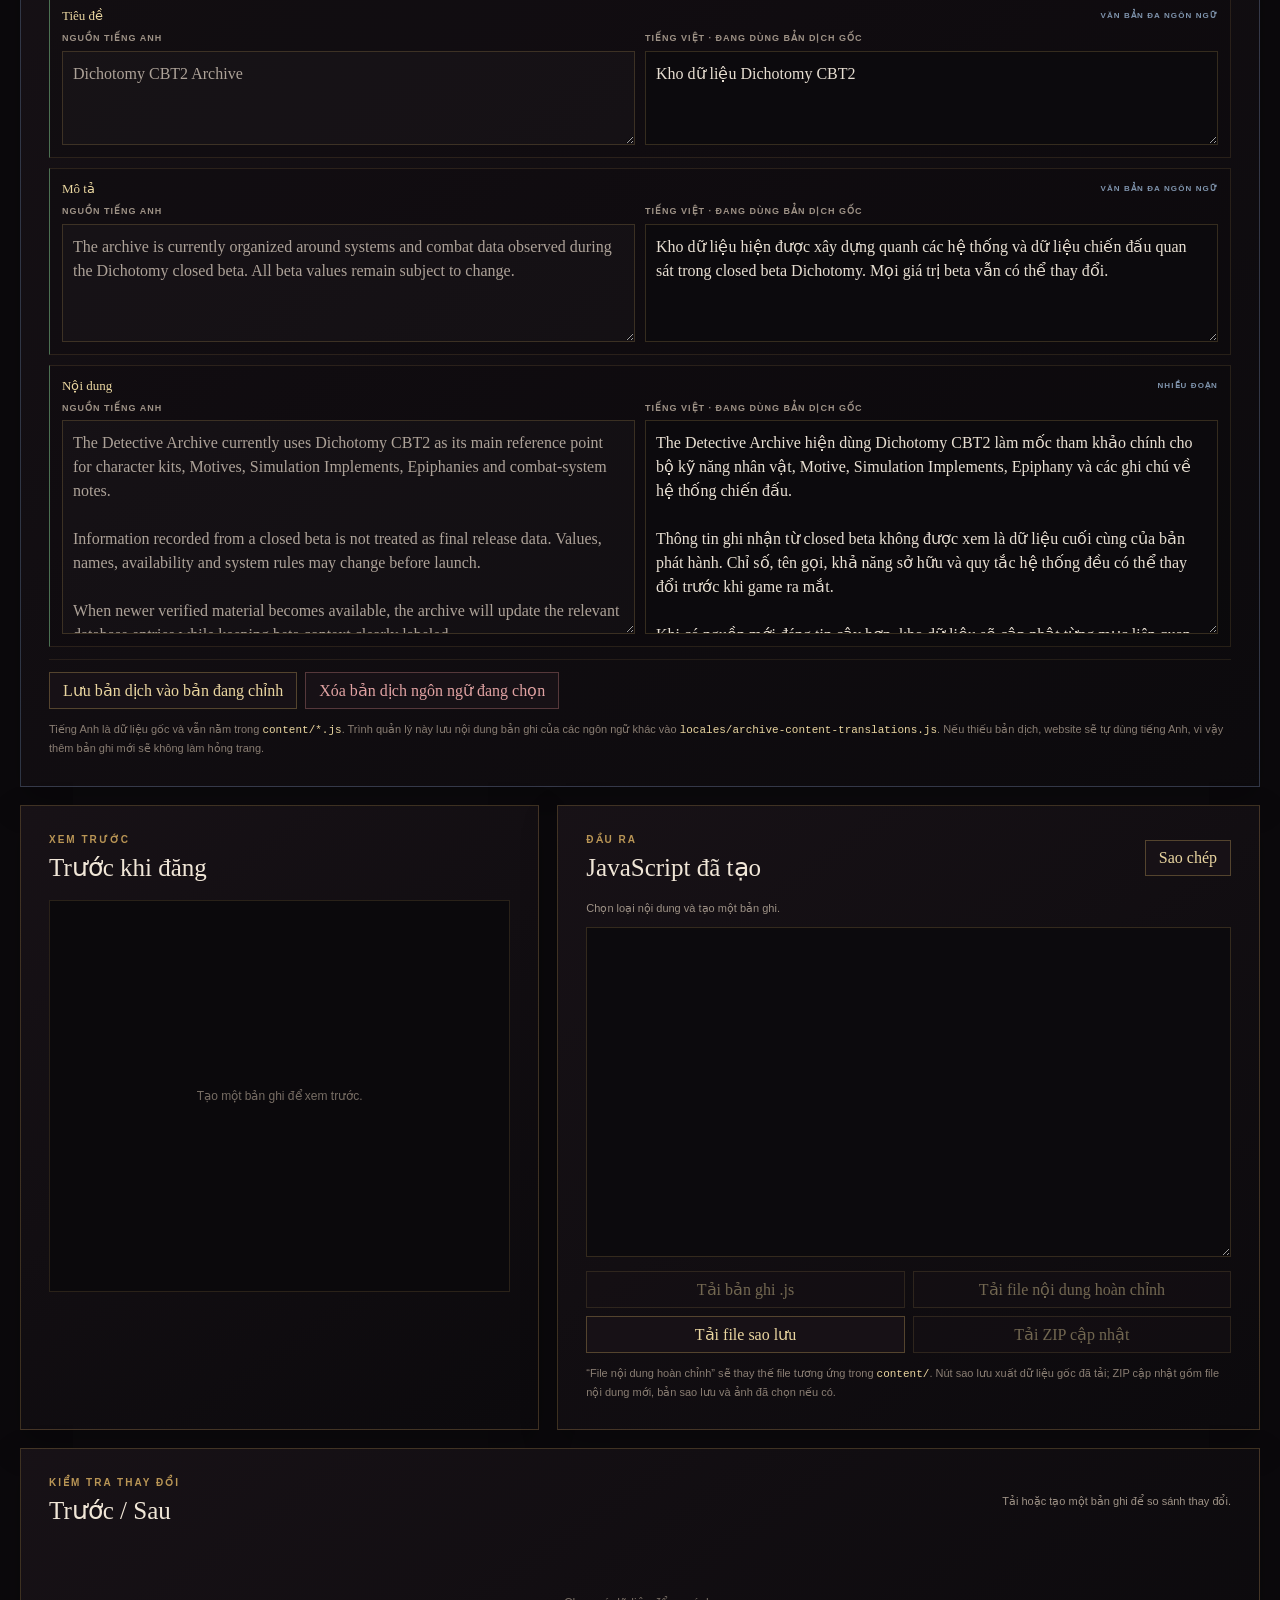
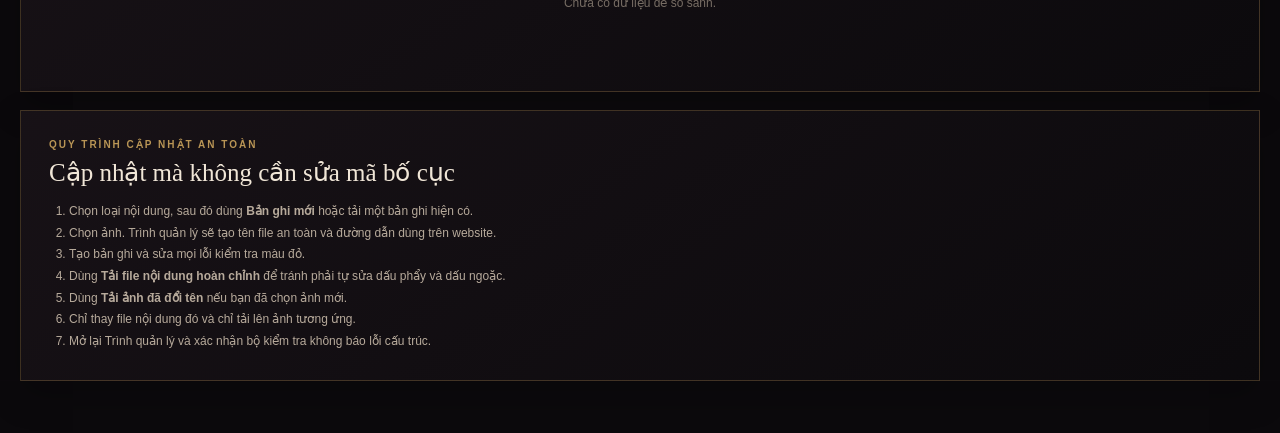
==== commit 8b03b19d: "Add files via upload" ====
--- a/content-manager.html
+++ b/content-manager.html
@@ -1,23 +1,23 @@
 <!DOCTYPE html>
-<html lang="en">
+<html lang="vi">
 <head>
     <meta charset="UTF-8">
     <meta name="viewport" content="width=device-width, initial-scale=1.0">
     <meta name="robots" content="noindex, nofollow">
-    <title>Archive Content Studio 3.0 | The Detective Archive</title>
+    <title>Trình quản lý nội dung 3.0 | The Detective Archive</title>
     <link rel="icon" type="image/png" href="logo.png">
     <link rel="stylesheet" href="content-manager.css">
 </head>
 <body>
     <header class="studio-header">
         <div>
-            <p>THE DETECTIVE ARCHIVE · CONTENT MANAGER 3.0</p>
-            <h1>Archive Content Studio 3.0</h1>
-            <span>Browse, compare, edit and export archive data without touching layout code.</span>
+            <p>THE DETECTIVE ARCHIVE · TRÌNH QUẢN LÝ NỘI DUNG 3.0</p>
+            <h1>Trình quản lý nội dung 3.0</h1>
+            <span>Duyệt, so sánh, chỉnh sửa và xuất dữ liệu kho lưu trữ mà không cần đụng vào mã bố cục.</span>
         </div>
         <div class="header-actions">
-            <a href="index.html">Back to archive</a>
-            <a href="news.html">Open News</a>
+            <a href="index.html">Quay lại kho lưu trữ</a>
+            <a href="news.html">Mở Tin tức</a>
         </div>
     </header>
 
@@ -25,28 +25,28 @@
         <section class="studio-panel">
             <div class="studio-panel-head">
                 <div>
-                    <p class="eyebrow">CURRENT DATA</p>
-                    <h2>Pre-update check</h2>
-                </div>
-                <button type="button" id="refreshDiagnostics">Refresh</button>
+                    <p class="eyebrow">DỮ LIỆU HIỆN TẠI</p>
+                    <h2>Kiểm tra trước khi cập nhật</h2>
+                </div>
+                <button type="button" id="refreshDiagnostics">Làm mới</button>
             </div>
             <div id="diagnosticCounts" class="diagnostic-counts"></div>
             <div id="diagnosticStatus" class="diagnostic-status"></div>
             <p class="studio-note">
-                This checks structure, duplicate IDs, image paths and several cross-section mistakes.
-                It does <strong>not</strong> decide whether Silver Palace information is true.
+                Công cụ này kiểm tra cấu trúc, ID trùng, đường dẫn ảnh và một số lỗi liên kết giữa các phần.
+                Nó <strong>không</strong> xác định thông tin Silver Palace có chính xác hay không.
             </p>
         </section>
 
         <section class="studio-panel">
             <div class="studio-panel-head studio-panel-head-stack">
                 <div>
-                    <p class="eyebrow">CONTENT EDITOR</p>
-                    <h2>Create or update a record</h2>
-                </div>
-                <div class="studio-tabs" role="tablist" aria-label="Content type">
-                    <button class="active" type="button" data-studio-tab="news">News</button>
-                    <button type="button" data-studio-tab="character">Character</button>
+                    <p class="eyebrow">TRÌNH SỬA NỘI DUNG</p>
+                    <h2>Tạo hoặc cập nhật bản ghi</h2>
+                </div>
+                <div class="studio-tabs" role="tablist" aria-label="Loại nội dung">
+                    <button class="active" type="button" data-studio-tab="news">Tin tức</button>
+                    <button type="button" data-studio-tab="character">Nhân vật</button>
                     <button type="button" data-studio-tab="motive">Motive</button>
                     <button type="button" data-studio-tab="simulation">Simulation</button>
                     <button type="button" data-studio-tab="epiphany">Epiphany</button>
@@ -55,14 +55,14 @@
 
             <div class="record-toolbar">
                 <label>
-                    <span>Existing record</span>
+                    <span>Bản ghi hiện có</span>
                     <select id="existingRecordSelect">
-                        <option value="">New record</option>
+                        <option value="">Bản ghi mới</option>
                     </select>
                 </label>
-                <button type="button" id="loadExisting">Load &amp; preview</button>
-                <button type="button" id="newRecord">New / clear form</button>
-                <span id="editModeBadge">NEW</span>
+                <button type="button" id="loadExisting">Tải &amp; xem trước</button>
+                <button type="button" id="newRecord">Mới / xóa biểu mẫu</button>
+                <span id="editModeBadge">MỚI</span>
             </div>
 
             <div id="recordValidation" class="record-validation" hidden></div>
@@ -70,13 +70,13 @@
             <section class="record-browser" aria-labelledby="recordBrowserTitle">
                 <div class="record-browser-head">
                     <div>
-                        <p class="eyebrow">WORKING DATA</p>
-                        <h3 id="recordBrowserTitle">Record browser</h3>
+                        <p class="eyebrow">DỮ LIỆU ĐANG CHỈNH</p>
+                        <h3 id="recordBrowserTitle">Trình duyệt bản ghi</h3>
                     </div>
                     <div class="record-browser-tools">
-                        <input id="recordSearch" type="search" placeholder="Search ID or title…">
-                        <button type="button" id="downloadWorkingFile">Download working file</button>
-                        <button type="button" id="resetWorkingChanges">Reset working changes</button>
+                        <input id="recordSearch" type="search" placeholder="Tìm ID hoặc tiêu đề…">
+                        <button type="button" id="downloadWorkingFile">Tải file đang chỉnh</button>
+                        <button type="button" id="resetWorkingChanges">Đặt lại thay đổi</button>
                     </div>
                 </div>
                 <div class="record-table-wrap">
@@ -84,9 +84,10 @@
                         <thead>
                             <tr>
                                 <th>ID</th>
-                                <th>Name / title</th>
-                                <th>Status</th>
-                                <th>Actions</th>
+                                <th>Tên / tiêu đề</th>
+                                <th>Trạng thái</th>
+                                <th>Bản dịch</th>
+                                <th>Thao tác</th>
                             </tr>
                         </thead>
                         <tbody id="recordTableBody"></tbody>
@@ -94,10 +95,64 @@
                 </div>
                 <p id="recordBrowserCount" class="studio-note"></p>
                 <p class="studio-note">
-                    Edit, duplicate and delete operate on an in-browser working copy. Nothing in your website folder changes until you export a complete content file.
+                    Sửa, nhân bản và xóa chỉ tác động lên bản sao đang chỉnh trong trình duyệt. Không có gì trong thư mục website thay đổi cho tới khi bạn xuất file nội dung hoàn chỉnh.
                 </p>
             </section>
 
+
+            <section class="publish-scheduler" aria-labelledby="publishSchedulerTitle">
+                <div class="publish-scheduler-head">
+                    <div>
+                        <p class="eyebrow">LỊCH XUẤT BẢN</p>
+                        <h3 id="publishSchedulerTitle">Scheduled Publishing</h3>
+                    </div>
+                    <span class="schedule-timezone-badge">Asia/Ho_Chi_Minh · UTC+7</span>
+                </div>
+
+                <p class="studio-note">
+                    Chuẩn bị bản ghi trong biểu mẫu như bình thường, sau đó chọn ngày giờ và tải ZIP lên lịch.
+                    Bản ghi sẽ <strong>không được đưa vào file public ngay</strong>; GitHub Actions sẽ tự xuất bản khi đến giờ.
+                </p>
+
+                <div class="schedule-create-grid">
+                    <label>
+                        <span>Ngày &amp; giờ xuất bản</span>
+                        <input id="schedulePublishAt" type="datetime-local" step="60">
+                    </label>
+                    <div class="schedule-current-record">
+                        <span>Bản ghi đang chọn</span>
+                        <strong id="scheduleCurrentRecord">Chưa có bản ghi</strong>
+                    </div>
+                    <button type="button" id="createScheduledPackage" class="schedule-primary-action">Tạo ZIP lên lịch</button>
+                </div>
+
+                <div id="scheduleStatus" class="schedule-status" aria-live="polite"></div>
+
+                <div class="schedule-table-wrap">
+                    <table class="schedule-table">
+                        <thead>
+                            <tr>
+                                <th>Loại</th>
+                                <th>Bản ghi</th>
+                                <th>Thời gian</th>
+                                <th>Trạng thái</th>
+                                <th>Thao tác</th>
+                            </tr>
+                        </thead>
+                        <tbody id="scheduleQueueBody"></tbody>
+                    </table>
+                </div>
+
+                <div class="schedule-bottom-actions">
+                    <button type="button" id="downloadScheduleState">Tải ZIP cập nhật danh sách lịch</button>
+                    <button type="button" id="downloadSchedulerSetup">Tải bộ cài GitHub Actions</button>
+                </div>
+
+                <p class="studio-note schedule-note">
+                    Khi hủy một lịch, hãy tải ZIP cập nhật danh sách lịch và ghi đè lên repository.
+                    Workflow sẽ tự dọn payload/ảnh nháp không còn được sử dụng.
+                </p>
+            </section>
 
             <form class="studio-form active" data-studio-form="news" novalidate>
                 <div class="form-grid">
@@ -105,44 +160,44 @@
                         <span>ID</span>
                         <div class="field-with-action">
                             <input name="id" placeholder="news-004">
-                            <button type="button" data-auto-id="news">Auto</button>
-                        </div>
-                    </label>
-                    <label><span>Date</span><input name="date" type="date"></label>
-                    <label>
-                        <span>Category</span>
+                            <button type="button" data-auto-id="news">Tự tạo</button>
+                        </div>
+                    </label>
+                    <label><span>Ngày</span><input name="date" type="date"></label>
+                    <label>
+                        <span>Danh mục</span>
                         <select name="category">
-                            <option value="news">News</option>
-                            <option value="update">Update</option>
-                            <option value="announcement">Announcement</option>
+                            <option value="news">Tin tức</option>
+                            <option value="update">Cập nhật</option>
+                            <option value="announcement">Thông báo</option>
                         </select>
                     </label>
                     <label class="checkbox-label">
                         <input name="featured" type="checkbox">
-                        <span>Pin as Featured News</span>
-                    </label>
-                    <label class="span-2"><span>English title *</span><input name="titleEn" required></label>
-                    <label class="span-2"><span>Vietnamese title</span><input name="titleVi"></label>
-                    <label class="span-2"><span>English summary</span><textarea name="descriptionEn" rows="3"></textarea></label>
-                    <label class="span-2"><span>Vietnamese summary</span><textarea name="descriptionVi" rows="3"></textarea></label>
-                    <label class="span-2"><span>English article — separate paragraphs with a blank line</span><textarea name="contentEn" rows="7"></textarea></label>
-                    <label class="span-2"><span>Vietnamese article — separate paragraphs with a blank line</span><textarea name="contentVi" rows="7"></textarea></label>
-                    <label><span>Tags</span><input name="tags" placeholder="CBT2, Character, Update"></label>
-                    <label><span>Source / verification label</span><input name="sourceLabel" placeholder="Optional source note"></label>
+                        <span>Ghim làm Tin tức nổi bật</span>
+                    </label>
+                    <label class="span-2"><span>Tiêu đề tiếng Anh *</span><input name="titleEn" required></label>
+                    <label class="span-2"><span>Tiêu đề tiếng Việt</span><input name="titleVi"></label>
+                    <label class="span-2"><span>Tóm tắt tiếng Anh</span><textarea name="descriptionEn" rows="3"></textarea></label>
+                    <label class="span-2"><span>Tóm tắt tiếng Việt</span><textarea name="descriptionVi" rows="3"></textarea></label>
+                    <label class="span-2"><span>Bài viết tiếng Anh — ngăn các đoạn bằng một dòng trống</span><textarea name="contentEn" rows="7"></textarea></label>
+                    <label class="span-2"><span>Bài viết tiếng Việt — ngăn các đoạn bằng một dòng trống</span><textarea name="contentVi" rows="7"></textarea></label>
+                    <label><span>Thẻ</span><input name="tags" placeholder="CBT2, Character, Update"></label>
+                    <label><span>Nguồn / nhãn xác minh</span><input name="sourceLabel" placeholder="Ghi chú nguồn (không bắt buộc)"></label>
                 </div>
                 <div class="image-helper" data-image-folder="images/news/">
                     <div class="image-inputs">
-                        <label><span>Select News image</span><input name="imageFile" type="file" accept="image/*"></label>
-                        <label><span>Website image path</span><input name="imagePath" placeholder="images/news/example.jpg"></label>
-                    </div>
-                    <div class="image-preview" data-image-preview><span>No image selected</span></div>
+                        <label><span>Chọn ảnh Tin tức</span><input name="imageFile" type="file" accept="image/*"></label>
+                        <label><span>Đường dẫn ảnh trên website</span><input name="imagePath" placeholder="images/news/example.jpg"></label>
+                    </div>
+                    <div class="image-preview" data-image-preview><span>Chưa chọn ảnh</span></div>
                     <div class="image-info">
-                        <p>Recommended folder: <code>images/news/</code></p>
-                        <p data-image-name>No local image selected.</p>
-                        <button type="button" data-download-image>Download renamed image</button>
-                    </div>
-                </div>
-                <div class="form-actions"><button type="button" data-generate="news">Validate &amp; generate</button></div>
+                        <p>Thư mục khuyến nghị: <code>images/news/</code></p>
+                        <p data-image-name>Chưa chọn ảnh cục bộ.</p>
+                        <button type="button" data-download-image>Tải ảnh đã đổi tên</button>
+                    </div>
+                </div>
+                <div class="form-actions"><button type="button" data-generate="news">Kiểm tra &amp; tạo dữ liệu</button></div>
             </form>
 
             <form class="studio-form" data-studio-form="character" novalidate>
@@ -151,43 +206,43 @@
                         <span>ID</span>
                         <div class="field-with-action">
                             <input name="id" placeholder="character-name">
-                            <button type="button" data-auto-id="character">Auto</button>
-                        </div>
-                    </label>
-                    <label><span>Name *</span><input name="name" required></label>
-                    <label><span>Alias</span><input name="alias"></label>
-                    <label><span>Rarity</span><select name="rarity"><option value="5">5★</option><option value="4">4★</option><option value="3">3★</option></select></label>
-                    <label><span>Availability</span><input name="availability" placeholder="preview / protagonist / ..."></label>
-                    <label class="checkbox-label"><input name="limited" type="checkbox"><span>Limited character</span></label>
+                            <button type="button" data-auto-id="character">Tự tạo</button>
+                        </div>
+                    </label>
+                    <label><span>Tên *</span><input name="name" required></label>
+                    <label><span>Bí danh</span><input name="alias"></label>
+                    <label><span>Độ hiếm</span><select name="rarity"><option value="5">5★</option><option value="4">4★</option><option value="3">3★</option></select></label>
+                    <label><span>Khả năng sở hữu</span><input name="availability" placeholder="preview / protagonist / ..."></label>
+                    <label class="checkbox-label"><input name="limited" type="checkbox"><span>Nhân vật giới hạn</span></label>
                     <label>
                         <span>Reactor</span>
                         <select name="reactor">
-                            <option value="">Pending / unknown</option>
+                            <option value="">Đang chờ / chưa rõ</option>
                             <option>Ignis</option><option>Glacies</option><option>Fulmen</option>
                             <option>Gravitas</option><option>Radiatio</option><option>Ferrugo</option><option>Alba</option>
                         </select>
                     </label>
-                    <label><span>Combat style</span><input name="combatStyle"></label>
-                    <label><span>Identity</span><input name="identity"></label>
-                    <label><span>Affiliation</span><input name="affiliation"></label>
-                    <label><span>Occupation</span><input name="occupation"></label>
-                    <label><span>Source / verification label</span><input name="sourceLabel"></label>
-                    <label class="span-2"><span>English description</span><textarea name="descriptionEn" rows="4"></textarea></label>
-                    <label class="span-2"><span>Vietnamese description</span><textarea name="descriptionVi" rows="4"></textarea></label>
+                    <label><span>Phong cách chiến đấu</span><input name="combatStyle"></label>
+                    <label><span>Danh tính</span><input name="identity"></label>
+                    <label><span>Tổ chức</span><input name="affiliation"></label>
+                    <label><span>Nghề nghiệp</span><input name="occupation"></label>
+                    <label><span>Nguồn / nhãn xác minh</span><input name="sourceLabel"></label>
+                    <label class="span-2"><span>Mô tả tiếng Anh</span><textarea name="descriptionEn" rows="4"></textarea></label>
+                    <label class="span-2"><span>Mô tả tiếng Việt</span><textarea name="descriptionVi" rows="4"></textarea></label>
                 </div>
                 <div class="image-helper" data-image-folder="images/character/">
                     <div class="image-inputs">
-                        <label><span>Select Character image</span><input name="imageFile" type="file" accept="image/*"></label>
-                        <label><span>Website image path</span><input name="imagePath" placeholder="images/character/name.png"></label>
-                    </div>
-                    <div class="image-preview" data-image-preview><span>No image selected</span></div>
+                        <label><span>Chọn ảnh Nhân vật</span><input name="imageFile" type="file" accept="image/*"></label>
+                        <label><span>Đường dẫn ảnh trên website</span><input name="imagePath" placeholder="images/character/name.png"></label>
+                    </div>
+                    <div class="image-preview" data-image-preview><span>Chưa chọn ảnh</span></div>
                     <div class="image-info">
-                        <p>Existing Character images stay in <code>images/character/</code>.</p>
-                        <p data-image-name>No local image selected.</p>
-                        <button type="button" data-download-image>Download renamed image</button>
-                    </div>
-                </div>
-                <div class="form-actions"><button type="button" data-generate="character">Validate &amp; generate</button></div>
+                        <p>Ảnh Nhân vật hiện có vẫn nằm trong <code>images/character/</code>.</p>
+                        <p data-image-name>Chưa chọn ảnh cục bộ.</p>
+                        <button type="button" data-download-image>Tải ảnh đã đổi tên</button>
+                    </div>
+                </div>
+                <div class="form-actions"><button type="button" data-generate="character">Kiểm tra &amp; tạo dữ liệu</button></div>
             </form>
 
             <form class="studio-form" data-studio-form="motive" novalidate>
@@ -196,33 +251,33 @@
                         <span>ID</span>
                         <div class="field-with-action">
                             <input name="id" placeholder="the-example-mystery">
-                            <button type="button" data-auto-id="motive">Auto</button>
-                        </div>
-                    </label>
-                    <label><span>Name *</span><input name="name" required></label>
-                    <label><span>Rarity</span><select name="rarity"><option value="5">5★</option><option value="4">4★</option><option value="3">3★</option></select></label>
-                    <label><span>Identity</span><input name="identity"></label>
-                    <label><span>Availability</span><input name="availability"></label>
-                    <label class="checkbox-label"><input name="limited" type="checkbox"><span>Limited</span></label>
-                    <label class="checkbox-label"><input name="featured" type="checkbox"><span>Featured</span></label>
-                    <label><span>Source label</span><input name="sourceLabel"></label>
-                    <label class="span-2"><span>Verified effect / passive</span><textarea name="effect" rows="4" placeholder="Leave blank if not verified"></textarea></label>
-                    <label class="span-2"><span>Archive note — English</span><textarea name="noteEn" rows="4"></textarea></label>
-                    <label class="span-2"><span>Archive note — Vietnamese</span><textarea name="noteVi" rows="4"></textarea></label>
+                            <button type="button" data-auto-id="motive">Tự tạo</button>
+                        </div>
+                    </label>
+                    <label><span>Tên *</span><input name="name" required></label>
+                    <label><span>Độ hiếm</span><select name="rarity"><option value="5">5★</option><option value="4">4★</option><option value="3">3★</option></select></label>
+                    <label><span>Danh tính</span><input name="identity"></label>
+                    <label><span>Khả năng sở hữu</span><input name="availability"></label>
+                    <label class="checkbox-label"><input name="limited" type="checkbox"><span>Giới hạn</span></label>
+                    <label class="checkbox-label"><input name="featured" type="checkbox"><span>Nổi bật</span></label>
+                    <label><span>Nhãn nguồn</span><input name="sourceLabel"></label>
+                    <label class="span-2"><span>Hiệu ứng / passive đã xác minh</span><textarea name="effect" rows="4" placeholder="Để trống nếu chưa xác minh"></textarea></label>
+                    <label class="span-2"><span>Ghi chú kho lưu trữ — tiếng Anh</span><textarea name="noteEn" rows="4"></textarea></label>
+                    <label class="span-2"><span>Ghi chú kho lưu trữ — tiếng Việt</span><textarea name="noteVi" rows="4"></textarea></label>
                 </div>
                 <div class="image-helper" data-image-folder="images/motive/">
                     <div class="image-inputs">
-                        <label><span>Select Motive image</span><input name="imageFile" type="file" accept="image/*"></label>
-                        <label><span>Website image path</span><input name="imagePath" placeholder="images/motive/name.webp"></label>
-                    </div>
-                    <div class="image-preview" data-image-preview><span>No image selected</span></div>
+                        <label><span>Chọn ảnh Motive</span><input name="imageFile" type="file" accept="image/*"></label>
+                        <label><span>Đường dẫn ảnh trên website</span><input name="imagePath" placeholder="images/motive/name.webp"></label>
+                    </div>
+                    <div class="image-preview" data-image-preview><span>Chưa chọn ảnh</span></div>
                     <div class="image-info">
-                        <p>Recommended folder: <code>images/motive/</code></p>
-                        <p data-image-name>No local image selected.</p>
-                        <button type="button" data-download-image>Download renamed image</button>
-                    </div>
-                </div>
-                <div class="form-actions"><button type="button" data-generate="motive">Validate &amp; generate</button></div>
+                        <p>Thư mục khuyến nghị: <code>images/motive/</code></p>
+                        <p data-image-name>Chưa chọn ảnh cục bộ.</p>
+                        <button type="button" data-download-image>Tải ảnh đã đổi tên</button>
+                    </div>
+                </div>
+                <div class="form-actions"><button type="button" data-generate="motive">Kiểm tra &amp; tạo dữ liệu</button></div>
             </form>
 
             <form class="studio-form" data-studio-form="simulation" novalidate>
@@ -231,32 +286,32 @@
                         <span>ID</span>
                         <div class="field-with-action">
                             <input name="id" placeholder="set-name">
-                            <button type="button" data-auto-id="simulation">Auto</button>
-                        </div>
-                    </label>
-                    <label><span>Set name *</span><input name="name" required></label>
-                    <label><span>Observed status</span><input name="observedStatus" value="Dichotomy CBT2"></label>
-                    <label><span>Observed on</span><input name="observedOn"></label>
-                    <label class="checkbox-label"><input name="fullSetObserved" type="checkbox"><span>Full 4/4 set observed</span></label>
-                    <label><span>Source label</span><input name="sourceLabel"></label>
-                    <label class="span-2"><span>Verified set effect</span><textarea name="setEffect" rows="3" placeholder="Leave blank if not verified"></textarea></label>
-                    <label class="span-2"><span>Set-effect status</span><input name="setEffectStatus" placeholder="Exact set-effect text pending verification"></label>
-                    <label class="span-2"><span>English description</span><textarea name="descriptionEn" rows="4"></textarea></label>
-                    <label class="span-2"><span>Vietnamese description</span><textarea name="descriptionVi" rows="4"></textarea></label>
+                            <button type="button" data-auto-id="simulation">Tự tạo</button>
+                        </div>
+                    </label>
+                    <label><span>Tên bộ *</span><input name="name" required></label>
+                    <label><span>Trạng thái quan sát</span><input name="observedStatus" value="Dichotomy CBT2"></label>
+                    <label><span>Đã quan sát trên</span><input name="observedOn"></label>
+                    <label class="checkbox-label"><input name="fullSetObserved" type="checkbox"><span>Đã quan sát đủ bộ 4/4</span></label>
+                    <label><span>Nhãn nguồn</span><input name="sourceLabel"></label>
+                    <label class="span-2"><span>Hiệu ứng bộ đã xác minh</span><textarea name="setEffect" rows="3" placeholder="Để trống nếu chưa xác minh"></textarea></label>
+                    <label class="span-2"><span>Trạng thái hiệu ứng bộ</span><input name="setEffectStatus" placeholder="Đang chờ xác minh nội dung hiệu ứng bộ chính xác"></label>
+                    <label class="span-2"><span>Mô tả tiếng Anh</span><textarea name="descriptionEn" rows="4"></textarea></label>
+                    <label class="span-2"><span>Mô tả tiếng Việt</span><textarea name="descriptionVi" rows="4"></textarea></label>
                 </div>
                 <div class="image-helper" data-image-folder="images/simulation/">
                     <div class="image-inputs">
-                        <label><span>Select Simulation image</span><input name="imageFile" type="file" accept="image/*"></label>
-                        <label><span>Website image path</span><input name="imagePath" placeholder="images/simulation/set.webp"></label>
-                    </div>
-                    <div class="image-preview" data-image-preview><span>No image selected</span></div>
+                        <label><span>Chọn ảnh Simulation</span><input name="imageFile" type="file" accept="image/*"></label>
+                        <label><span>Đường dẫn ảnh trên website</span><input name="imagePath" placeholder="images/simulation/set.webp"></label>
+                    </div>
+                    <div class="image-preview" data-image-preview><span>Chưa chọn ảnh</span></div>
                     <div class="image-info">
-                        <p>Recommended folder: <code>images/simulation/</code></p>
-                        <p data-image-name>No local image selected.</p>
-                        <button type="button" data-download-image>Download renamed image</button>
-                    </div>
-                </div>
-                <div class="form-actions"><button type="button" data-generate="simulation">Validate &amp; generate</button></div>
+                        <p>Thư mục khuyến nghị: <code>images/simulation/</code></p>
+                        <p data-image-name>Chưa chọn ảnh cục bộ.</p>
+                        <button type="button" data-download-image>Tải ảnh đã đổi tên</button>
+                    </div>
+                </div>
+                <div class="form-actions"><button type="button" data-generate="simulation">Kiểm tra &amp; tạo dữ liệu</button></div>
             </form>
 
             <form class="studio-form" data-studio-form="epiphany" novalidate>
@@ -265,50 +320,107 @@
                         <span>ID</span>
                         <div class="field-with-action">
                             <input name="id" placeholder="book-name">
-                            <button type="button" data-auto-id="epiphany">Auto</button>
-                        </div>
-                    </label>
-                    <label><span>Name *</span><input name="name" required></label>
-                    <label><span>Literary source</span><input name="sourceText"></label>
-                    <label><span>Author / origin</span><input name="authorOrigin"></label>
-                    <label><span>Category</span><input name="category"></label>
-                    <label><span>Observed status</span><input name="observedStatus" value="Dichotomy CBT2"></label>
-                    <label><span>Observed on</span><input name="observedOn"></label>
-                    <label><span>Source label</span><input name="sourceLabel"></label>
-                    <label class="span-2"><span>Verified passive</span><textarea name="passive" rows="4" placeholder="Leave blank if not verified"></textarea></label>
-                    <label class="span-2"><span>Passive status</span><input name="passiveStatus" value="Exact passive text pending"></label>
-                    <label class="checkbox-label"><input name="storyAvailable" type="checkbox" checked><span>Story button / story available</span></label>
+                            <button type="button" data-auto-id="epiphany">Tự tạo</button>
+                        </div>
+                    </label>
+                    <label><span>Tên *</span><input name="name" required></label>
+                    <label><span>Nguồn văn học</span><input name="sourceText"></label>
+                    <label><span>Tác giả / nguồn gốc</span><input name="authorOrigin"></label>
+                    <label><span>Danh mục</span><input name="category"></label>
+                    <label><span>Trạng thái quan sát</span><input name="observedStatus" value="Dichotomy CBT2"></label>
+                    <label><span>Đã quan sát trên</span><input name="observedOn"></label>
+                    <label><span>Nhãn nguồn</span><input name="sourceLabel"></label>
+                    <label class="span-2"><span>Passive đã xác minh</span><textarea name="passive" rows="4" placeholder="Để trống nếu chưa xác minh"></textarea></label>
+                    <label class="span-2"><span>Trạng thái passive</span><input name="passiveStatus" value="Exact passive text pending"></label>
+                    <label class="checkbox-label"><input name="storyAvailable" type="checkbox" checked><span>Có nút Story / nội dung truyện</span></label>
                 </div>
                 <div class="image-helper" data-image-folder="images/epiphany/">
                     <div class="image-inputs">
-                        <label><span>Select Epiphany image</span><input name="imageFile" type="file" accept="image/*"></label>
-                        <label><span>Website image path</span><input name="imagePath" placeholder="images/epiphany/book.webp"></label>
-                    </div>
-                    <div class="image-preview" data-image-preview><span>No image selected</span></div>
+                        <label><span>Chọn ảnh Epiphany</span><input name="imageFile" type="file" accept="image/*"></label>
+                        <label><span>Đường dẫn ảnh trên website</span><input name="imagePath" placeholder="images/epiphany/book.webp"></label>
+                    </div>
+                    <div class="image-preview" data-image-preview><span>Chưa chọn ảnh</span></div>
                     <div class="image-info">
-                        <p>Recommended folder: <code>images/epiphany/</code></p>
-                        <p data-image-name>No local image selected.</p>
-                        <button type="button" data-download-image>Download renamed image</button>
-                    </div>
-                </div>
-                <div class="form-actions"><button type="button" data-generate="epiphany">Validate &amp; generate</button></div>
+                        <p>Thư mục khuyến nghị: <code>images/epiphany/</code></p>
+                        <p data-image-name>Chưa chọn ảnh cục bộ.</p>
+                        <button type="button" data-download-image>Tải ảnh đã đổi tên</button>
+                    </div>
+                </div>
+                <div class="form-actions"><button type="button" data-generate="epiphany">Kiểm tra &amp; tạo dữ liệu</button></div>
             </form>
+        </section>
+
+
+        <section class="studio-panel translation-manager-panel" id="translationManagerPanel">
+            <div class="studio-panel-head studio-panel-head-stack">
+                <div>
+                    <p class="eyebrow">TRÌNH QUẢN LÝ BẢN DỊCH</p>
+                    <h2>Bản dịch bản ghi</h2>
+                    <span>Dịch nội dung bản ghi theo ID ổn định mà không cần sửa mã bố cục hoặc nhân đôi file dữ liệu gốc.</span>
+                </div>
+                <div class="translation-manager-actions">
+                    <button type="button" id="downloadTranslationFile">Tải file bản dịch</button>
+                    <button type="button" id="downloadTranslationPackage">Tải ZIP bản dịch</button>
+                    <button type="button" id="resetTranslationChanges">Đặt lại thay đổi bản dịch</button>
+                </div>
+            </div>
+
+            <div class="translation-manager-toolbar">
+                <label>
+                    <span>Loại nội dung</span>
+                    <select id="translationTypeSelect">
+                        <option value="news">Tin tức</option>
+                        <option value="character">Nhân vật</option>
+                        <option value="motive">Motive</option>
+                        <option value="simulation">Simulation</option>
+                        <option value="epiphany">Epiphany</option>
+                    </select>
+                </label>
+                <label class="translation-record-select">
+                    <span>Bản ghi</span>
+                    <select id="translationRecordSelect"></select>
+                </label>
+            </div>
+
+            <div class="translation-coverage-shell">
+                <div>
+                    <p class="eyebrow">TRẠNG THÁI BẢN DỊCH</p>
+                    <strong id="translationCoverageSummary">Chọn một bản ghi.</strong>
+                </div>
+                <div id="translationLanguageTabs" class="translation-language-tabs" role="tablist" aria-label="Ngôn ngữ bản dịch"></div>
+            </div>
+
+            <div id="translationEditor" class="translation-editor">
+                <div class="preview-empty">Chọn một bản ghi để chỉnh sửa bản dịch.</div>
+            </div>
+
+            <div id="translationManagerStatus" class="record-validation" hidden></div>
+
+            <div class="translation-bottom-actions">
+                <button type="button" id="saveTranslationRecord">Lưu bản dịch vào bản đang chỉnh</button>
+                <button type="button" id="clearTranslationRecord" class="danger-button">Xóa bản dịch ngôn ngữ đang chọn</button>
+            </div>
+
+            <p class="studio-note">
+                Tiếng Anh là dữ liệu gốc và vẫn nằm trong <code>content/*.js</code>. Trình quản lý này lưu nội dung bản ghi của các ngôn ngữ khác vào
+                <code>locales/archive-content-translations.js</code>. Nếu thiếu bản dịch, website sẽ tự dùng tiếng Anh, vì vậy thêm bản ghi mới sẽ không làm hỏng trang.
+            </p>
         </section>
 
 
         <section class="studio-panel advanced-character-panel" id="characterAdvancedPanel" hidden>
             <div class="studio-panel-head studio-panel-head-stack">
                 <div>
-                    <p class="eyebrow">ADVANCED CHARACTER DATA</p>
-                    <h2>Skills &amp; Psyches editor</h2>
+                    <p class="eyebrow">DỮ LIỆU NHÂN VẬT NÂNG CAO</p>
+                    <h2>Trình sửa Skills &amp; Psyches</h2>
                 </div>
                 <div class="advanced-character-selectors">
                     <label>
-                        <span>Character</span>
+                        <span>Nhân vật</span>
                         <select id="advancedCharacterSelect"></select>
                     </label>
                     <label>
-                        <span>Skill variant</span>
+                        <span>Biến thể Skill</span>
                         <select id="skillVariantSelect"></select>
                     </label>
                 </div>
@@ -320,88 +432,88 @@
                 <section class="advanced-editor-card">
                     <div class="advanced-editor-head">
                         <div>
-                            <p class="eyebrow">CHARACTER SKILLS</p>
-                            <h3>Skill record</h3>
+                            <p class="eyebrow">SKILLS NHÂN VẬT</p>
+                            <h3>Bản ghi Skill</h3>
                         </div>
                         <div class="advanced-mini-actions">
-                            <button type="button" id="newSkillRecord">New</button>
-                            <button type="button" id="loadSkillRecord">Load</button>
+                            <button type="button" id="newSkillRecord">Mới</button>
+                            <button type="button" id="loadSkillRecord">Tải</button>
                         </div>
                     </div>
 
                     <label class="advanced-select-row">
-                        <span>Existing skill</span>
+                        <span>Skill hiện có</span>
                         <select id="skillRecordSelect"></select>
                     </label>
 
                     <div class="form-grid advanced-form-grid">
                         <label>
-                            <span>Type</span>
+                            <span>Loại</span>
                             <select id="skillType">
-                                <option value="basicAttack">Basic Attack</option>
+                                <option value="basicAttack">Đòn đánh thường</option>
                                 <option value="skill">Skill</option>
                                 <option value="ultimate">Ultimate</option>
                                 <option value="tacticalAssault">Tactical Assault</option>
                                 <option value="passive">Passive</option>
-                                <option value="other">Other</option>
+                                <option value="other">Khác</option>
                             </select>
                         </label>
-                        <label><span>Name</span><input id="skillName"></label>
-                        <label class="span-2"><span>Description — English</span><textarea id="skillDescriptionEn" rows="3"></textarea></label>
-                        <label class="span-2"><span>Description — Vietnamese</span><textarea id="skillDescriptionVi" rows="3"></textarea></label>
-                        <label class="span-2"><span>Resource — English</span><textarea id="skillResourceEn" rows="2"></textarea></label>
-                        <label class="span-2"><span>Resource — Vietnamese</span><textarea id="skillResourceVi" rows="2"></textarea></label>
-                        <label class="span-2"><span>Mechanics — English (blank line = next item)</span><textarea id="skillMechanicsEn" rows="5"></textarea></label>
-                        <label class="span-2"><span>Mechanics — Vietnamese</span><textarea id="skillMechanicsVi" rows="5"></textarea></label>
-                        <label class="span-2"><span>Combo — English (blank line = next item)</span><textarea id="skillComboEn" rows="4"></textarea></label>
-                        <label class="span-2"><span>Combo — Vietnamese</span><textarea id="skillComboVi" rows="4"></textarea></label>
-                        <label class="span-2"><span>Source — English</span><input id="skillSourceEn"></label>
-                        <label class="span-2"><span>Source — Vietnamese</span><input id="skillSourceVi"></label>
+                        <label><span>Tên</span><input id="skillName"></label>
+                        <label class="span-2"><span>Mô tả — tiếng Anh</span><textarea id="skillDescriptionEn" rows="3"></textarea></label>
+                        <label class="span-2"><span>Mô tả — tiếng Việt</span><textarea id="skillDescriptionVi" rows="3"></textarea></label>
+                        <label class="span-2"><span>Tài nguyên — tiếng Anh</span><textarea id="skillResourceEn" rows="2"></textarea></label>
+                        <label class="span-2"><span>Tài nguyên — tiếng Việt</span><textarea id="skillResourceVi" rows="2"></textarea></label>
+                        <label class="span-2"><span>Cơ chế — tiếng Anh (dòng trống = mục tiếp theo)</span><textarea id="skillMechanicsEn" rows="5"></textarea></label>
+                        <label class="span-2"><span>Cơ chế — tiếng Việt</span><textarea id="skillMechanicsVi" rows="5"></textarea></label>
+                        <label class="span-2"><span>Combo — tiếng Anh (dòng trống = mục tiếp theo)</span><textarea id="skillComboEn" rows="4"></textarea></label>
+                        <label class="span-2"><span>Combo — tiếng Việt</span><textarea id="skillComboVi" rows="4"></textarea></label>
+                        <label class="span-2"><span>Nguồn — tiếng Anh</span><input id="skillSourceEn"></label>
+                        <label class="span-2"><span>Nguồn — tiếng Việt</span><input id="skillSourceVi"></label>
                     </div>
 
                     <div class="advanced-action-row">
-                        <button type="button" id="saveSkillRecord">Save to working skills</button>
-                        <button type="button" id="deleteSkillRecord">Delete skill</button>
-                        <button type="button" id="downloadSkillsFile">Download character-skills.js</button>
+                        <button type="button" id="saveSkillRecord">Lưu vào Skills đang chỉnh</button>
+                        <button type="button" id="deleteSkillRecord">Xóa Skill</button>
+                        <button type="button" id="downloadSkillsFile">Tải character-skills.js</button>
                     </div>
                 </section>
 
                 <section class="advanced-editor-card">
                     <div class="advanced-editor-head">
                         <div>
-                            <p class="eyebrow">CHARACTER PSYCHES</p>
-                            <h3>Psyche record</h3>
+                            <p class="eyebrow">PSYCHES NHÂN VẬT</p>
+                            <h3>Bản ghi Psyche</h3>
                         </div>
                         <div class="advanced-mini-actions">
-                            <button type="button" id="newPsycheRecord">New</button>
-                            <button type="button" id="loadPsycheRecord">Load</button>
+                            <button type="button" id="newPsycheRecord">Mới</button>
+                            <button type="button" id="loadPsycheRecord">Tải</button>
                         </div>
                     </div>
 
                     <label class="advanced-select-row">
-                        <span>Existing Psyche</span>
+                        <span>Psyche hiện có</span>
                         <select id="psycheRecordSelect"></select>
                     </label>
 
                     <div class="form-grid advanced-form-grid">
-                        <label class="span-2"><span>Name</span><input id="psycheName"></label>
-                        <label class="span-2"><span>Description — English</span><textarea id="psycheDescriptionEn" rows="5"></textarea></label>
-                        <label class="span-2"><span>Description — Vietnamese</span><textarea id="psycheDescriptionVi" rows="5"></textarea></label>
+                        <label class="span-2"><span>Tên</span><input id="psycheName"></label>
+                        <label class="span-2"><span>Mô tả — tiếng Anh</span><textarea id="psycheDescriptionEn" rows="5"></textarea></label>
+                        <label class="span-2"><span>Mô tả — tiếng Việt</span><textarea id="psycheDescriptionVi" rows="5"></textarea></label>
                     </div>
 
                     <div class="advanced-action-row">
-                        <button type="button" id="savePsycheRecord">Save to working Psyches</button>
-                        <button type="button" id="deletePsycheRecord">Delete Psyche</button>
-                        <button type="button" id="downloadPsychesFile">Download character-psyches.js</button>
+                        <button type="button" id="savePsycheRecord">Lưu vào Psyches đang chỉnh</button>
+                        <button type="button" id="deletePsycheRecord">Xóa Psyche</button>
+                        <button type="button" id="downloadPsychesFile">Tải character-psyches.js</button>
                     </div>
                 </section>
             </div>
 
             <div class="advanced-package-row">
                 <p class="studio-note">
-                    Skills/Psyches changes stay in memory until exported. Existing unknown fields are preserved when you edit a record.
+                    Thay đổi Skills/Psyches chỉ được giữ trong bộ nhớ cho tới khi xuất file. Các trường chưa xác định hiện có vẫn được giữ nguyên khi bạn sửa bản ghi.
                 </p>
-                <button type="button" id="downloadAdvancedPackage">Download Skills + Psyches update ZIP</button>
+                <button type="button" id="downloadAdvancedPackage">Tải ZIP cập nhật Skills + Psyches</button>
             </div>
         </section>
 
@@ -410,33 +522,33 @@
             <section class="studio-panel studio-preview-panel">
                 <div class="studio-panel-head">
                     <div>
-                        <p class="eyebrow">PREVIEW</p>
-                        <h2>Before you publish</h2>
+                        <p class="eyebrow">XEM TRƯỚC</p>
+                        <h2>Trước khi đăng</h2>
                     </div>
                 </div>
                 <div id="recordPreview" class="record-preview">
-                    <div class="preview-empty">Generate a record to preview it.</div>
+                    <div class="preview-empty">Tạo một bản ghi để xem trước.</div>
                 </div>
             </section>
 
             <section class="studio-panel studio-output-panel">
                 <div class="studio-panel-head">
                     <div>
-                        <p class="eyebrow">OUTPUT</p>
-                        <h2>Generated JavaScript</h2>
-                    </div>
-                    <button type="button" id="copyOutput">Copy</button>
-                </div>
-                <p id="outputDestination">Choose a content type and generate a record.</p>
+                        <p class="eyebrow">ĐẦU RA</p>
+                        <h2>JavaScript đã tạo</h2>
+                    </div>
+                    <button type="button" id="copyOutput">Sao chép</button>
+                </div>
+                <p id="outputDestination">Chọn loại nội dung và tạo một bản ghi.</p>
                 <textarea id="studioOutput" spellcheck="false" readonly></textarea>
                 <div class="output-actions output-actions-four">
-                    <button type="button" id="downloadRecord" disabled>Download record .js</button>
-                    <button type="button" id="downloadFullFile" disabled>Download complete content file</button>
-                    <button type="button" id="downloadBackup">Download backup file</button>
-                    <button type="button" id="downloadUpdatePackage" disabled>Download update ZIP</button>
+                    <button type="button" id="downloadRecord" disabled>Tải bản ghi .js</button>
+                    <button type="button" id="downloadFullFile" disabled>Tải file nội dung hoàn chỉnh</button>
+                    <button type="button" id="downloadBackup">Tải file sao lưu</button>
+                    <button type="button" id="downloadUpdatePackage" disabled>Tải ZIP cập nhật</button>
                 </div>
                 <p class="studio-note">
-                    “Complete content file” replaces the matching file in <code>content/</code>. The backup button exports the original loaded data; Update ZIP bundles the new content file, backup and the selected image when available.
+                    “File nội dung hoàn chỉnh” sẽ thay thế file tương ứng trong <code>content/</code>. Nút sao lưu xuất dữ liệu gốc đã tải; ZIP cập nhật gồm file nội dung mới, bản sao lưu và ảnh đã chọn nếu có.
                 </p>
             </section>
         </section>
@@ -445,28 +557,28 @@
         <section class="studio-panel compare-panel">
             <div class="studio-panel-head">
                 <div>
-                    <p class="eyebrow">CHANGE REVIEW</p>
-                    <h2>Before / After</h2>
-                </div>
-                <span id="changeSummary" class="change-summary">Load or generate a record to compare changes.</span>
+                    <p class="eyebrow">KIỂM TRA THAY ĐỔI</p>
+                    <h2>Trước / Sau</h2>
+                </div>
+                <span id="changeSummary" class="change-summary">Tải hoặc tạo một bản ghi để so sánh thay đổi.</span>
             </div>
             <div id="changeCompare" class="change-compare">
-                <div class="preview-empty compare-empty">No comparison yet.</div>
+                <div class="preview-empty compare-empty">Chưa có dữ liệu để so sánh.</div>
             </div>
         </section>
 
 
         <section class="studio-panel compact-guide">
-            <p class="eyebrow">SAFE DEPLOY FLOW</p>
-            <h2>Update without touching layout code</h2>
+            <p class="eyebrow">QUY TRÌNH CẬP NHẬT AN TOÀN</p>
+            <h2>Cập nhật mà không cần sửa mã bố cục</h2>
             <ol>
-                <li>Choose a content type, then use <strong>New record</strong> or load an existing record.</li>
-                <li>Select an image. The Studio creates a safe filename and website path.</li>
-                <li>Generate the record and fix any red validation errors.</li>
-                <li>Use <strong>Download complete content file</strong> to avoid manual commas and brackets.</li>
-                <li>Use <strong>Download renamed image</strong> if you selected a new image.</li>
-                <li>Replace only that content file and upload only the matching image.</li>
-                <li>Open this Studio again and confirm the validator reports no structural errors.</li>
+                <li>Chọn loại nội dung, sau đó dùng <strong>Bản ghi mới</strong> hoặc tải một bản ghi hiện có.</li>
+                <li>Chọn ảnh. Trình quản lý sẽ tạo tên file an toàn và đường dẫn dùng trên website.</li>
+                <li>Tạo bản ghi và sửa mọi lỗi kiểm tra màu đỏ.</li>
+                <li>Dùng <strong>Tải file nội dung hoàn chỉnh</strong> để tránh phải tự sửa dấu phẩy và dấu ngoặc.</li>
+                <li>Dùng <strong>Tải ảnh đã đổi tên</strong> nếu bạn đã chọn ảnh mới.</li>
+                <li>Chỉ thay file nội dung đó và chỉ tải lên ảnh tương ứng.</li>
+                <li>Mở lại Trình quản lý và xác nhận bộ kiểm tra không báo lỗi cấu trúc.</li>
             </ol>
         </section>
     </main>
@@ -482,6 +594,8 @@
     <script src="content/character-skills.js"></script>
     <script src="content/character-psyches.js"></script>
     <script src="content/archive-updates.js"></script>
+    <script src="locales/archive-content-translations.js"></script>
+    <script src="content/publish-schedule.js"></script>
     <script src="content-validator.js"></script>
     <script src="content-manager.js"></script>
 </body>
--- a/content-manager.css
+++ b/content-manager.css
@@ -650,3 +650,363 @@
         min-width: 0;
     }
 }
+
+/* =========================================================
+   CONTENT MANAGER 4.0 — TRANSLATION MANAGER
+========================================================= */
+.translation-manager-panel {
+    border-color: rgba(125, 154, 194, .30);
+}
+.translation-manager-actions,
+.translation-bottom-actions {
+    display: flex;
+    gap: 8px;
+    flex-wrap: wrap;
+}
+.translation-manager-toolbar {
+    display: grid;
+    grid-template-columns: minmax(180px, .7fr) minmax(280px, 1.7fr);
+    gap: 12px;
+    margin-bottom: 14px;
+}
+.translation-manager-toolbar label,
+.translation-field-columns label {
+    display: grid;
+    gap: 7px;
+}
+.translation-manager-toolbar label > span,
+.translation-field-columns label > span {
+    color: var(--muted);
+    font: 700 9px/1.2 "Segoe UI", Arial, sans-serif;
+    letter-spacing: 1px;
+    text-transform: uppercase;
+}
+.translation-manager-toolbar select,
+.translation-field-columns textarea {
+    width: 100%;
+    border: 1px solid rgba(185,149,85,.24);
+    background: #0c0a0d;
+    color: var(--text);
+}
+.translation-manager-toolbar select {
+    min-height: 40px;
+    padding: 8px 10px;
+}
+.translation-coverage-shell {
+    margin: 12px 0 16px;
+    padding: 13px;
+    display: grid;
+    grid-template-columns: minmax(230px, .8fr) minmax(0, 2fr);
+    gap: 14px;
+    align-items: center;
+    border: 1px solid rgba(185,149,85,.16);
+    background: rgba(0,0,0,.15);
+}
+.translation-coverage-shell strong {
+    color: #eee3d4;
+    font-size: 13px;
+    font-weight: 400;
+}
+.translation-language-tabs {
+    display: grid;
+    grid-template-columns: repeat(8, minmax(58px, 1fr));
+    gap: 6px;
+}
+.translation-language-tab {
+    min-height: 48px !important;
+    padding: 6px 7px !important;
+    display: grid;
+    place-items: center;
+    gap: 2px;
+    background: rgba(12,10,13,.88) !important;
+}
+.translation-language-tab strong {
+    color: #eadfce;
+    font: 700 10px/1 "Segoe UI", Arial, sans-serif;
+    letter-spacing: 1px;
+}
+.translation-language-tab span {
+    color: var(--muted);
+    font: 9px/1 "Segoe UI", Arial, sans-serif;
+}
+.translation-language-tab.complete {
+    border-color: rgba(112, 174, 123, .55) !important;
+}
+.translation-language-tab.complete span { color: var(--good); }
+.translation-language-tab.partial {
+    border-color: rgba(214, 179, 107, .55) !important;
+}
+.translation-language-tab.partial span { color: var(--warn); }
+.translation-language-tab.missing {
+    border-color: rgba(216, 137, 137, .30) !important;
+}
+.translation-language-tab.missing span { color: #b98f8f; }
+.translation-language-tab.active {
+    outline: 1px solid var(--gold);
+    outline-offset: 1px;
+    background: #2a1820 !important;
+}
+.translation-editor {
+    min-height: 130px;
+}
+.translation-editor-head {
+    margin-bottom: 10px;
+    padding: 10px 12px;
+    display: flex;
+    justify-content: space-between;
+    gap: 14px;
+    align-items: center;
+    border-left: 2px solid var(--gold);
+    background: rgba(185,149,85,.06);
+}
+.translation-editor-head h3 {
+    margin: 0;
+    color: #f0e6d7;
+    font-size: 19px;
+    font-weight: 400;
+}
+.translation-editor-head > span {
+    color: var(--muted);
+    font: 10px/1.2 "Segoe UI", Arial, sans-serif;
+}
+.translation-field-list {
+    display: grid;
+    gap: 10px;
+}
+.translation-field-card {
+    padding: 12px;
+    border: 1px solid rgba(185,149,85,.16);
+    background: rgba(0,0,0,.13);
+}
+.translation-field-card.has-translation {
+    border-left-color: rgba(112,174,123,.62);
+}
+.translation-field-card.is-missing {
+    border-left-color: rgba(216,137,137,.42);
+}
+.translation-field-title {
+    margin-bottom: 9px;
+    display: flex;
+    justify-content: space-between;
+    gap: 12px;
+    align-items: center;
+}
+.translation-field-title strong {
+    color: var(--gold-light);
+    font-size: 13px;
+    font-weight: 400;
+}
+.translation-field-title span {
+    color: #7f94ad;
+    font: 700 8px/1 "Segoe UI", Arial, sans-serif;
+    letter-spacing: 1.1px;
+}
+.translation-field-columns {
+    display: grid;
+    grid-template-columns: repeat(2, minmax(0, 1fr));
+    gap: 10px;
+}
+.translation-field-columns textarea {
+    min-height: 82px;
+    padding: 10px;
+    resize: vertical;
+    line-height: 1.5;
+}
+.translation-source-field textarea {
+    color: #ada298;
+    background: rgba(255,255,255,.018);
+}
+.translation-empty-state {
+    padding: 18px;
+    border: 1px dashed rgba(185,149,85,.20);
+    color: var(--muted);
+    text-align: center;
+}
+.translation-empty-state strong {
+    color: var(--gold-light);
+    font-weight: 400;
+}
+.translation-empty-state p {
+    margin: 7px auto 0;
+    max-width: 700px;
+    line-height: 1.55;
+}
+.translation-bottom-actions {
+    margin-top: 12px;
+    padding-top: 12px;
+    border-top: 1px solid rgba(185,149,85,.13);
+}
+.record-translation-status {
+    min-width: 45px;
+    padding: 4px 7px;
+    display: inline-block;
+    border: 1px solid rgba(185,149,85,.20);
+    color: var(--muted);
+    text-align: center;
+    font: 700 9px/1 "Segoe UI", Arial, sans-serif;
+}
+.record-translation-status.complete {
+    color: var(--good);
+    border-color: rgba(112,174,123,.38);
+}
+.record-translation-status.partial {
+    color: var(--warn);
+    border-color: rgba(214,179,107,.38);
+}
+.record-translation-status.missing {
+    color: #b98f8f;
+}
+
+@media (max-width: 980px) {
+    .translation-coverage-shell {
+        grid-template-columns: 1fr;
+    }
+    .translation-language-tabs {
+        grid-template-columns: repeat(4, minmax(62px, 1fr));
+    }
+}
+
+@media (max-width: 720px) {
+    .translation-manager-toolbar,
+    .translation-field-columns {
+        grid-template-columns: 1fr;
+    }
+    .translation-manager-actions,
+    .translation-bottom-actions {
+        display: grid;
+        grid-template-columns: 1fr;
+        width: 100%;
+    }
+    .translation-language-tabs {
+        grid-template-columns: repeat(2, minmax(0, 1fr));
+    }
+}
+
+
+/* =========================================================
+   v57 — SCHEDULED PUBLISHING
+========================================================= */
+.publish-scheduler {
+    margin: 18px 0 24px;
+    padding: 18px;
+    border: 1px solid rgba(185, 149, 85, .24);
+    background: linear-gradient(145deg, rgba(25, 21, 26, .92), rgba(14, 13, 17, .96));
+}
+.publish-scheduler-head {
+    display: flex;
+    align-items: flex-start;
+    justify-content: space-between;
+    gap: 16px;
+    margin-bottom: 10px;
+}
+.publish-scheduler-head h3 { margin: 2px 0 0; }
+.schedule-timezone-badge {
+    padding: 7px 9px;
+    border: 1px solid rgba(155, 209, 255, .24);
+    color: #b8d7ef;
+    background: rgba(42, 67, 91, .16);
+    font-size: 9px;
+    letter-spacing: .6px;
+    white-space: nowrap;
+}
+.schedule-create-grid {
+    display: grid;
+    grid-template-columns: minmax(220px, 1fr) minmax(220px, 1fr) auto;
+    gap: 12px;
+    align-items: end;
+    margin-top: 14px;
+}
+.schedule-create-grid label,
+.schedule-current-record {
+    display: grid;
+    gap: 7px;
+}
+.schedule-create-grid label > span,
+.schedule-current-record > span {
+    color: var(--muted);
+    font-size: 10px;
+    letter-spacing: .5px;
+}
+.schedule-current-record {
+    min-height: 61px;
+    padding: 10px 12px;
+    border: 1px solid rgba(185, 149, 85, .16);
+    background: rgba(8, 8, 11, .48);
+}
+.schedule-current-record strong {
+    color: var(--text);
+    font-size: 12px;
+    overflow-wrap: anywhere;
+}
+.schedule-primary-action {
+    min-height: 42px;
+    border-color: rgba(112, 174, 123, .44) !important;
+    color: #d4efda !important;
+    background: rgba(66, 109, 76, .18) !important;
+}
+.schedule-status {
+    min-height: 20px;
+    margin: 12px 0 4px;
+    color: var(--muted);
+    font-size: 11px;
+    line-height: 1.5;
+}
+.schedule-status.ok { color: var(--good); }
+.schedule-status.warn { color: var(--warn); }
+.schedule-status.bad { color: #d99b9b; }
+.schedule-table-wrap {
+    margin-top: 10px;
+    overflow-x: auto;
+    border: 1px solid rgba(185, 149, 85, .14);
+}
+.schedule-table {
+    width: 100%;
+    border-collapse: collapse;
+    min-width: 720px;
+}
+.schedule-table th,
+.schedule-table td {
+    padding: 10px 11px;
+    border-bottom: 1px solid rgba(185, 149, 85, .10);
+    text-align: left;
+    vertical-align: middle;
+    font-size: 10px;
+}
+.schedule-table th {
+    color: var(--muted);
+    background: rgba(185, 149, 85, .045);
+    letter-spacing: .6px;
+    text-transform: uppercase;
+}
+.schedule-table td strong { display: block; color: var(--text); }
+.schedule-table td small { display: block; margin-top: 3px; color: var(--muted); }
+.schedule-table td button { min-height: 30px; padding: 6px 9px; }
+.schedule-state {
+    display: inline-flex;
+    padding: 5px 7px;
+    border: 1px solid rgba(185, 149, 85, .2);
+    color: var(--muted);
+    background: rgba(8, 8, 11, .35);
+    font-size: 9px;
+}
+.schedule-state.scheduled { color: #b8d7ef; border-color: rgba(155, 209, 255, .28); }
+.schedule-state.due { color: var(--warn); border-color: rgba(214, 179, 107, .38); }
+.schedule-state.bad { color: #d99b9b; border-color: rgba(190, 103, 103, .38); }
+.schedule-empty { padding: 18px !important; color: var(--muted); text-align: center !important; }
+.schedule-bottom-actions {
+    display: flex;
+    flex-wrap: wrap;
+    gap: 8px;
+    margin-top: 12px;
+}
+.schedule-note { margin-top: 10px; }
+@media (max-width: 840px) {
+    .schedule-create-grid { grid-template-columns: 1fr; }
+    .schedule-primary-action { width: 100%; }
+}
+@media (max-width: 620px) {
+    .publish-scheduler { padding: 14px; }
+    .publish-scheduler-head { display: grid; }
+    .schedule-timezone-badge { justify-self: start; white-space: normal; }
+    .schedule-bottom-actions { display: grid; grid-template-columns: 1fr; }
+}
